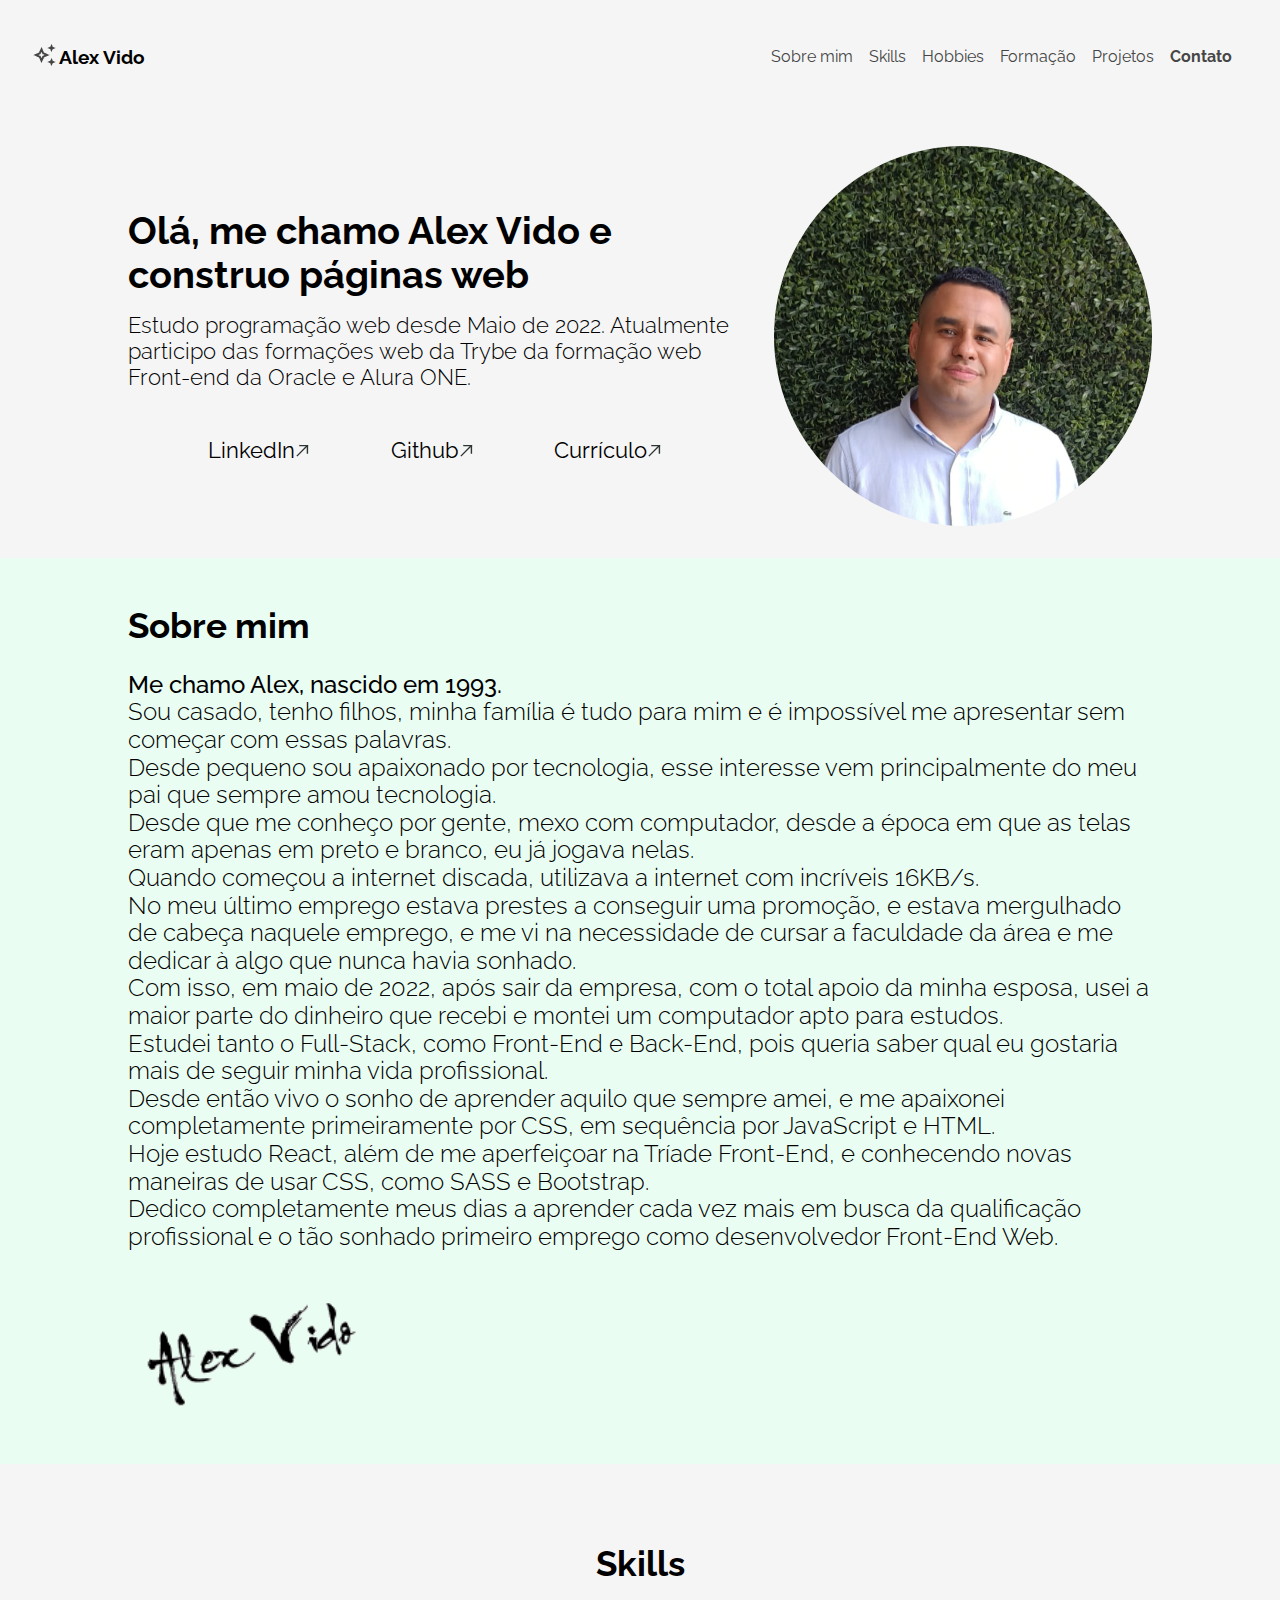
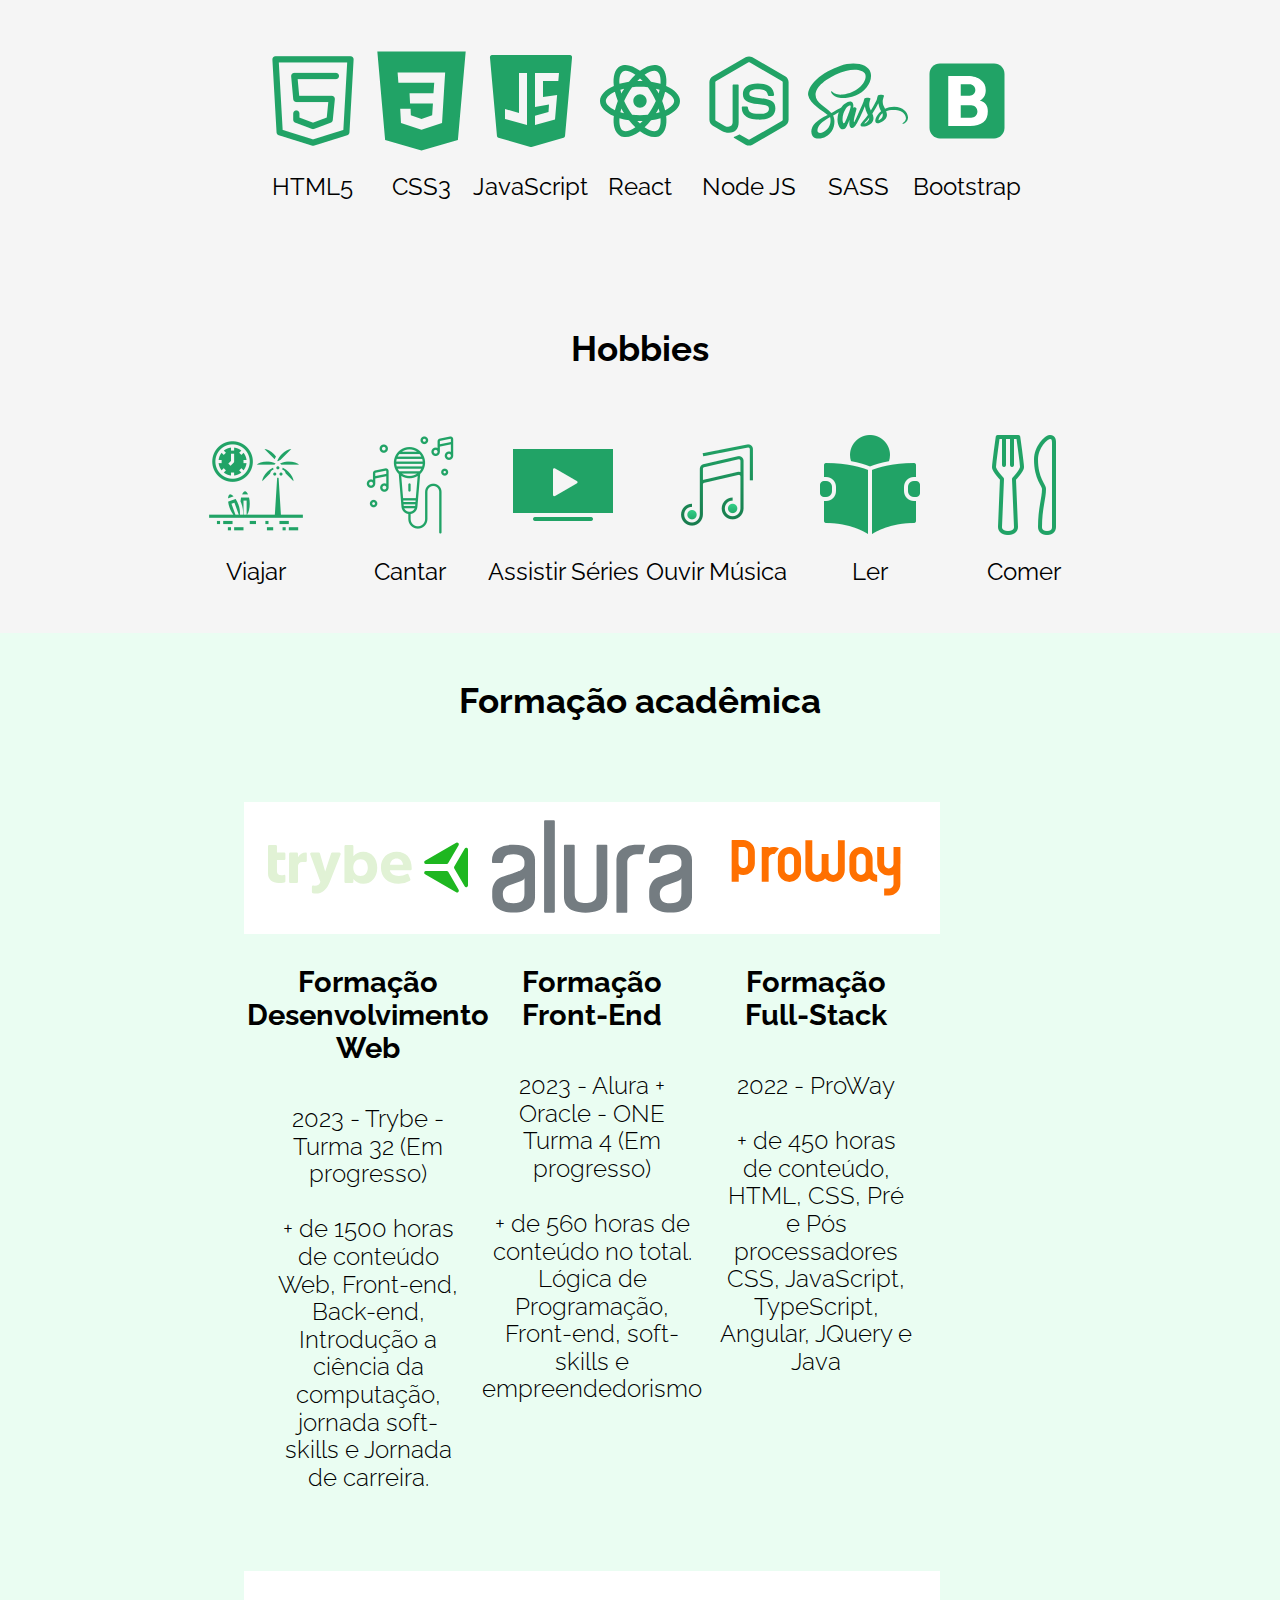
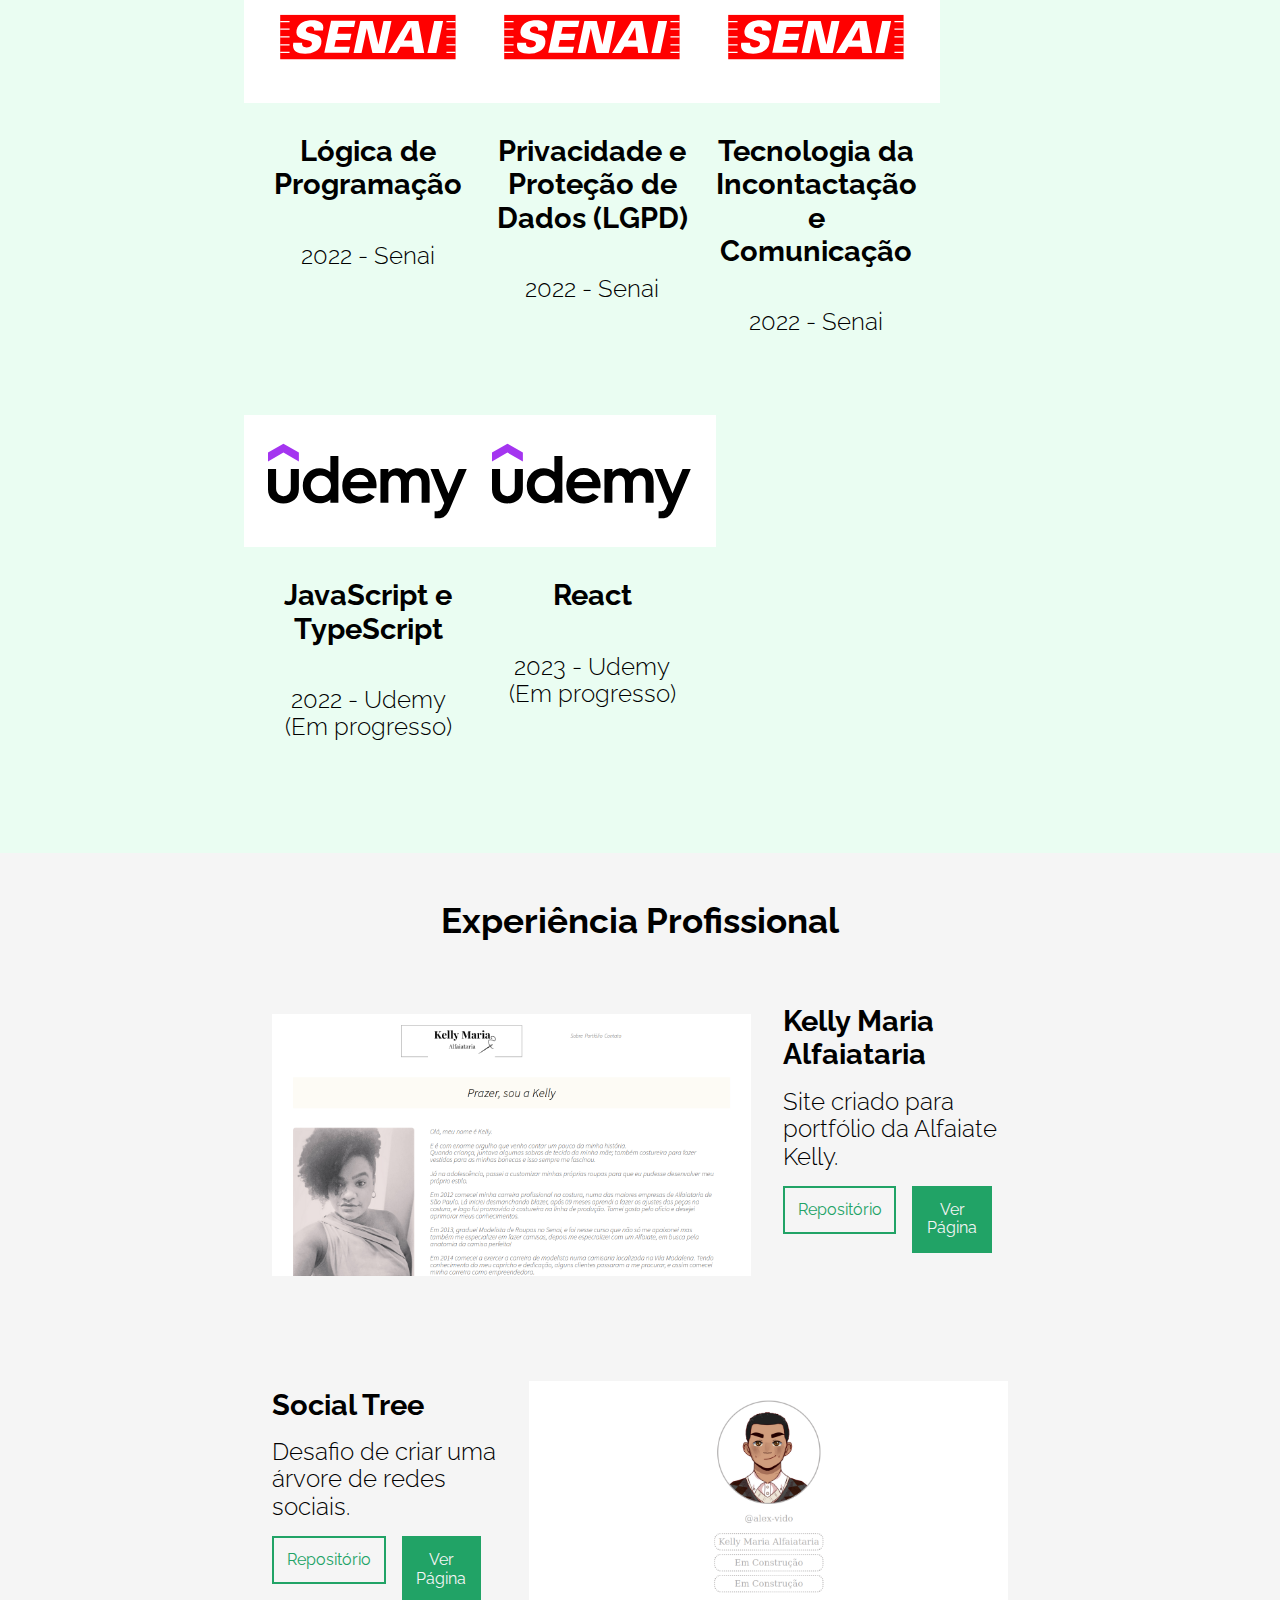
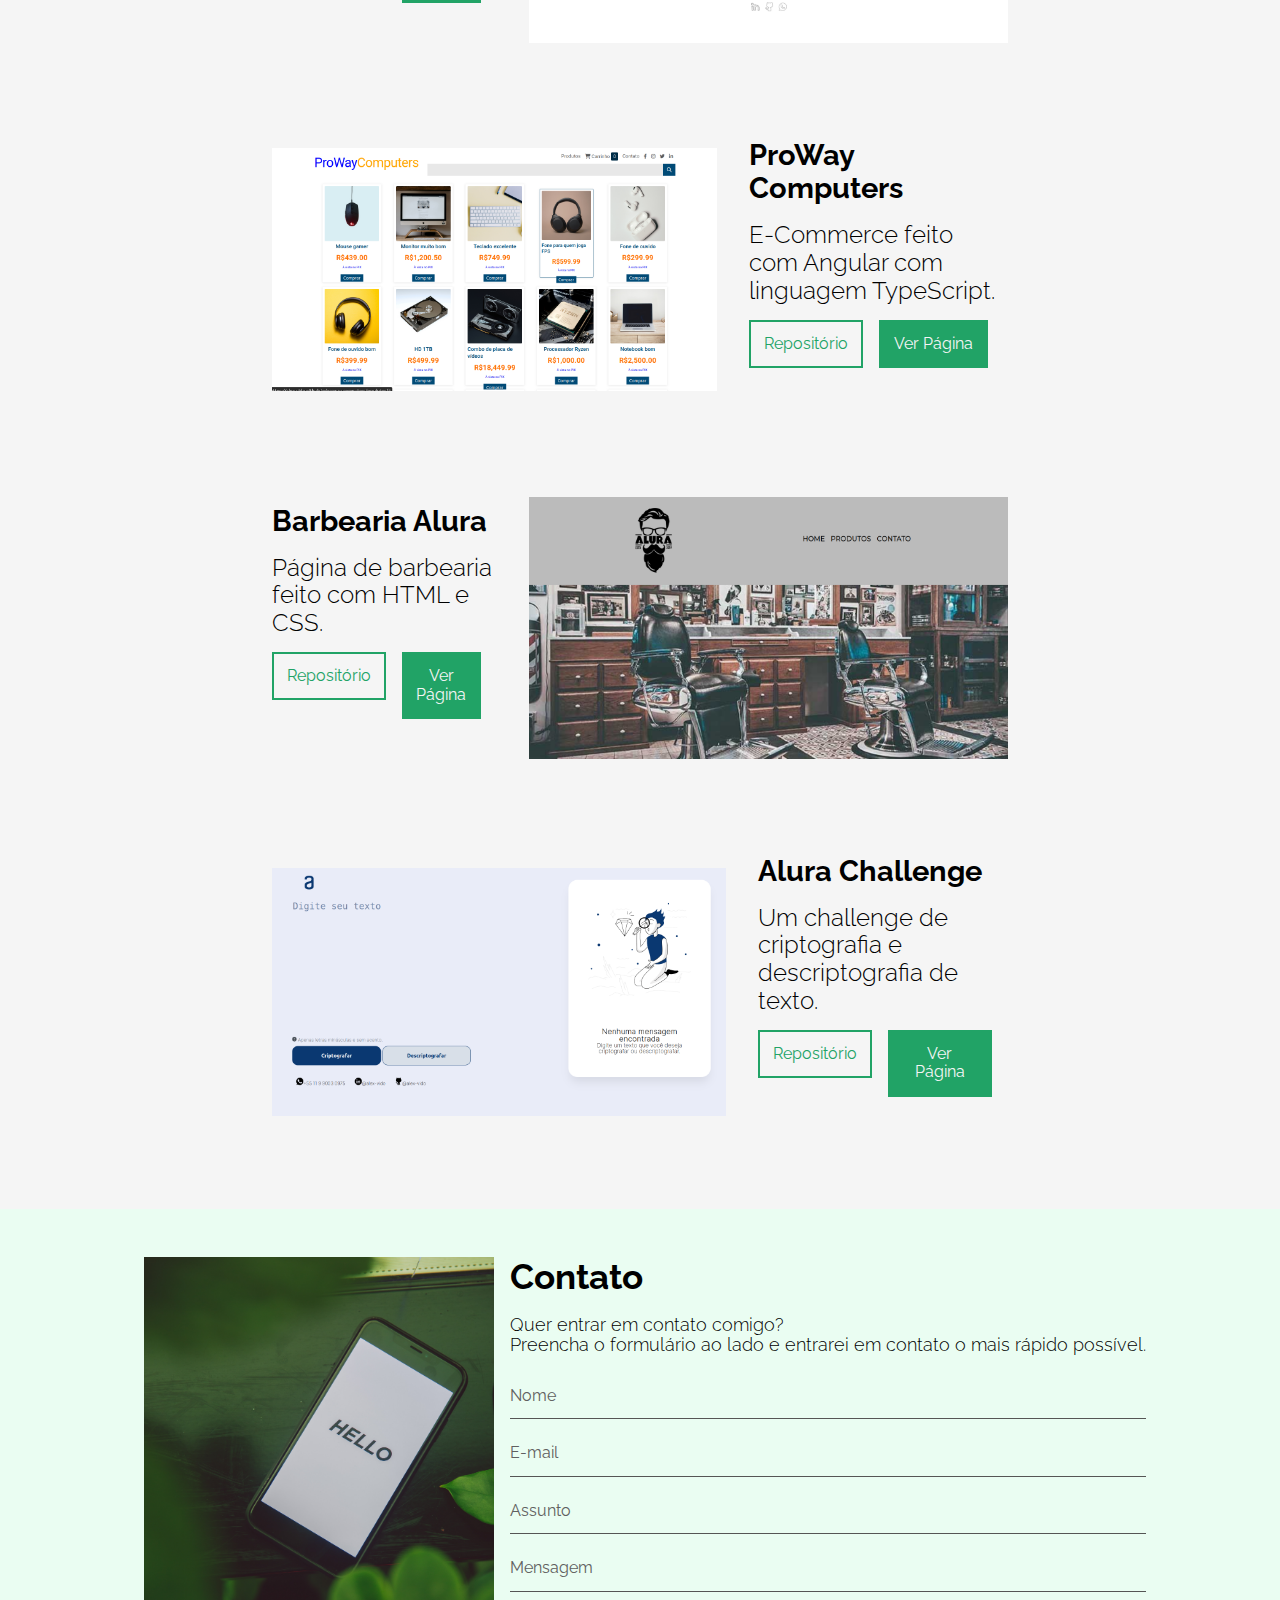
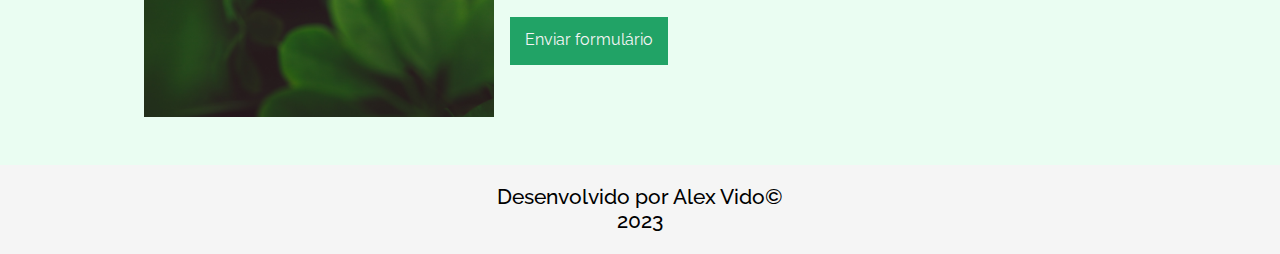
==== index.html @ e9173d52 "Added noreferrer noopener" ====
<!DOCTYPE html>
<html lang="pt-BR">
<head>
    <!-- Meta and title -->
    <meta charset="UTF-8">
    <meta http-equiv="X-UA-Compatible" content="IE=edge">
    <meta name="viewport" content="width=device-width, initial-scale=1.0">
    <title>Alex Vido | Portfólio</title>

    <!-- Google Fonts -->
    <link rel="preconnect" href="https://fonts.googleapis.com">
    <link rel="preconnect" href="https://fonts.gstatic.com" crossorigin>
    <link href="https://fonts.googleapis.com/css2?family=Raleway:ital,wght@0,100;0,300;0,500;0,600;0,700;1,300&display=swap" rel="stylesheet">

    <!-- Icons -->
    <!-- <a href="https://www.flaticon.com/br/icones-gratis/seta-para-cima-direita" title="seta para cima direita ícones">Seta para cima direita ícones criados por Freepik - Flaticon</a> -->
    <!-- <a target="_blank" href="https://icons8.com/icon/106036/logotipo-javascript">Logotipo JavaScript</a> icon by <a target="_blank" href="https://icons8.com">Icons8</a> -->
    <link rel="shortcut icon" href="./assets/img/icons/favicon.ico" type="image/x-icon">
    <link rel="apple-touch-icon" sizes="180x180" href="./assets/img/icons/apple-touch-icon.png">
    <link rel="icon" type="image/png" sizes="32x32" href="./assets/img/icons/favicon-32x32.png">
    <link rel="icon" type="image/png" sizes="16x16" href="./assets/img/icons/favicon-16x16.png">
    <link rel="manifest" href="./assets/img/icons/site.webmanifest">

    <!-- CSS -->
    <link rel="stylesheet" href="./assets/css/normalize.css">
    <link rel="stylesheet" href="./assets/css/reset.css">
    <link rel="stylesheet" href="./assets/css/style.css">
    <link rel="stylesheet" href="./assets/css/header.css">
    <link rel="stylesheet" href="./assets/css/main.css">
    <link rel="stylesheet" href="./assets/css/about.css">
    <link rel="stylesheet" href="./assets/css/skills.css">
    <link rel="stylesheet" href="./assets/css/hobbies.css">
    <link rel="stylesheet" href="./assets/css/education.css">
    <link rel="stylesheet" href="./assets/css/experience.css">
    <link rel="stylesheet" href="./assets/css/button.css">
    <link rel="stylesheet" href="./assets/css/contact.css">
    <link rel="stylesheet" href="./assets/css/footer.css">

</head>
<body>
    <header class="header">
        <nav class="header__nav">
            <h2 class="header__logo">Alex Vido</h2>
            <ul class="header__ul">
                <li class="header__item"><a href="#about" class="header__link">Sobre mim</a></li>
                <li class="header__item"><a href="#skills" class="header__link">Skills</a></li>
                <li class="header__item"><a href="#hobbies" class="header__link">Hobbies</a></li>
                <li class="header__item"><a href="#education" class="header__link">Formação</a></li>
                <li class="header__item"><a href="#experience" class="header__link">Projetos</a></li>
                <li class="header__item header__item--active"><a href="#contact" class="header__link header__link--active">Contato</a></li>
            </ul>
        </nav>
    </header>
    <main class="main" id="main">
        <div class="main__img"></div>
        <div class="main__container">
            <h1 class="title main__title">Olá, me chamo Alex Vido e construo páginas web</h1>
            <h2 class="description main__description">Estudo programação web desde Maio de 2022. Atualmente participo das formações web da Trybe da formação web Front-end da Oracle e Alura ONE.</h2>
            <nav class="main__nav">
                <ul class="main__ul">
                    <li class="main__item"><a href="https://www.linkedin.com/in/alex-vido/" class="main__link" target="_blank" rel="noreferrer noopener">LinkedIn</a></li>
                    <li class="main__item"><a  href="https://github.com/alex-vido/" class="main__link" target="_blank" rel="noreferrer noopener">Github</a></li>
                    <li class="main__item"><a  href="https://drive.google.com/file/d/1ImylP2IdtMFeLlRan6ZRa4jPd0X-j1eK/view" class="main__link" target="_blank" rel="noreferrer noopener">Currículo</a></li>
                </ul>
            </nav>
        </div>
    </main>
    <section class="about" id="about">
        <h2 class="title">Sobre mim</h2>
        <p class="description"><b class="bold">Me chamo Alex, nascido em 1993.</b><br> Sou casado, tenho filhos, minha família é tudo para mim e é impossível me apresentar sem começar com essas palavras.<br>Desde pequeno sou apaixonado por tecnologia, esse interesse vem principalmente do meu pai que sempre amou tecnologia.<br> Desde que me conheço por gente, mexo com computador, desde a época em que as telas eram apenas em preto e branco, eu já jogava nelas.<br> Quando começou a internet discada, utilizava a internet com incríveis 16KB/s.<br> No meu último emprego estava prestes a conseguir uma promoção, e estava mergulhado de cabeça naquele emprego, e me vi na necessidade de cursar a faculdade da área e me dedicar à algo que nunca havia sonhado.<br> Com isso, em maio de 2022, após sair da empresa, com o total apoio da minha esposa, usei a maior parte do dinheiro que recebi e montei um computador apto para estudos.<br> Estudei tanto o Full-Stack, como Front-End e Back-End, pois queria saber qual eu gostaria mais de seguir minha vida profissional.<br>  Desde então vivo o sonho de aprender aquilo que sempre amei, e me apaixonei completamente primeiramente por CSS, em sequência por JavaScript e HTML.<br> Hoje estudo React, além de me aperfeiçoar na Tríade Front-End, e conhecendo novas maneiras de usar CSS, como SASS e Bootstrap.<br> Dedico completamente meus dias a aprender cada vez mais em busca da qualificação profissional e o tão sonhado primeiro emprego como desenvolvedor Front-End Web.</p>
        <div class="about__signature"></div>
    </section>
    <section class="skills" id="skills">
        <div class="container">
            <h3 class="title">Skills</h3>
            <ul class="skills__ul">
                <li class="skills__item"><a href="https://www.w3schools.com/html/" class="skills__link__img skills__link__img--html" target="_blank">HTML5</a></li>
                <li class="skills__item"><a href="https://developer.mozilla.org/en-US/docs/Web/CSS" class="skills__link__img skills__link__img--css" target="_blank">CSS3</a></li>
                <li class="skills__item"><a href="https://www.javascript.com/" class="skills__link__img skills__link__img--js" target="_blank">JavaScript</a></li>
                <li class="skills__item"><a href="https://reactjs.org/" class="skills__link__img skills__link__img--react" target="_blank">React</a></li>
                <li class="skills__item"><a href="https://nodejs.org/en/" class="skills__link__img skills__link__img--node" target="_blank">Node JS</a></li>
                <li class="skills__item"><a href="https://sass-lang.com/" class="skills__link__img skills__link__img--sass" target="_blank">SASS</a></li>
                <li class="skills__item"><a href="https://getbootstrap.com/" class="skills__link__img skills__link__img--bootstrap" target="_blank">Bootstrap</a></li>
            </ul>
        </div>
    </section>
    <section class="hobbies" id="hobbies">
            <h3 class="title">Hobbies</h3>
            <ul class="hobbies__ul">
                <li class="hobbies__item hobbies__item__img hobbies__item__img--travel">Viajar</li>
                <li class="hobbies__item hobbies__item__img hobbies__item__img--sing">Cantar</li>
                <li class="hobbies__item hobbies__item__img hobbies__item__img--series">Assistir Séries</li>
                <li class="hobbies__item hobbies__item__img hobbies__item__img--music">Ouvir Música</li>
                <li class="hobbies__item hobbies__item__img hobbies__item__img--read">Ler</li>
                <li class="hobbies__item hobbies__item__img hobbies__item__img--eat">Comer</li>                
            </ul>
    </section>
    <section class="education" id="education">
        <h3 class="title">Formação acadêmica</h3>
        <div class="container">
            <div class="education__container">
                <div class="education__img education__img--trybe"></div>
                <h4 class="subtitle">Formação Desenvolvimento Web</h4>
                <p class="description">2023 - Trybe - Turma 32 (Em progresso)<br><br>+ de 1500 horas de conteúdo Web, Front-end, Back-end, Introdução a ciência da computação, jornada soft-skills e Jornada de carreira.</p>
            </div>

            <div class="education__container">
                <div class="education__img education__img--alura"></div>
                <h4 class="subtitle">Formação Front-End</h4>
                <p class="description">2023 - Alura + Oracle - ONE Turma 4 (Em progresso)<br><br>+ de 560 horas de conteúdo no total. Lógica de Programação, Front-end, soft-skills e empreendedorismo</p>
            </div>

            <div class="education__container">
                <div class="education__img education__img--proway"></div>
                <h4 class="subtitle">Formação Full-Stack </h4>
                <p class="description">2022 - ProWay <br><br>+ de 450 horas de conteúdo, HTML, CSS, Pré e Pós processadores CSS, JavaScript, TypeScript, Angular, JQuery e Java</p>
            </div>

            <div class="education__container">
                <div class="education__img education__img--senai"></div>
                <h4 class="subtitle">Lógica de Programação</h4>
                <p class="description">2022 - Senai</p>
            </div>
            
            <div class="education__container">
                <div class="education__img education__img--senai"></div>
                <h4 class="subtitle">Privacidade e Proteção de Dados (LGPD)</h4>
                <p class="description">2022 - Senai</p>
            </div>

            <div class="education__container">
                <div class="education__img education__img--senai"></div>
                <h4 class="subtitle">Tecnologia da Incontactação e Comunicação</h4>
                <p class="description">2022 - Senai</p>
            </div>

            <div class="education__container">
                <div class="education__img education__img--udemy"></div>
                <h4 class="subtitle">JavaScript e TypeScript</h4>
                <p class="description">2022 - Udemy (Em progresso)</p>
            </div>

            <div class="education__container">
                <div class="education__img education__img--udemy"></div>
                <h4 class="subtitle">React</h4>
                <p class="description">2023 - Udemy (Em progresso)</p>
            </div>

    </div>
    </section>
    <section class="experience" id="experience">
        <h3 class="title">Experiência Profissional</h3>

        <div class="container">
            <div class="experience__img experience__img--kelly"></div>
            <div class="experience__container">
                <h4 class="subtitle">Kelly Maria Alfaiataria</h4>
                <p class="description">Site criado para portfólio da Alfaiate Kelly.</p>
                <div class="button__container">
                    <a class="experience__link" href="https://github.com/alex-vido/kellymariaalfaiataria" target="_blank" rel="noreferrer noopener"><button class="button button--white">Repositório</button></a>
                    <a  class="experience__link" href="https://kellymariaalfaiataria.com.br/" target="_blank" rel="noreferrer noopener"><button class="button button--green">Ver Página</button></a>  
                </div>
            </div>
        </div>

        <div class="container">
            <div class="experience__img experience__img--socialTree"></div>
            <div class="experience__container">
                <h4 class="subtitle">Social Tree</h4>
                <p class="description">Desafio de criar uma árvore de redes sociais.</p>
                <div class="button__container">
                    <a class="experience__link" href="https://github.com/alex-vido/social-tree" target="_blank" rel="noreferrer noopener" ><button class="button button--white">Repositório</button></a>
                    <a class="experience__link" href="http://alexvido.com.br/" target="_blank" rel="noreferrer noopener" ><button class="button button--green">Ver Página</button></a>
                </div>
            </div>
        </div>


        <div class="container">
            <div class="experience__img experience__img--proWay"></div>
            <div class="experience__container">
                <h4 class="subtitle">ProWay Computers</h4>
                <p class="description">E-Commerce feito com Angular com linguagem TypeScript.</p>
                <div class="button__container">
                    <a class="experience__link" href="https://github.com/alex-vido/proway-computers" target="_blank" rel="noreferrer noopener"><button class="button button--white">Repositório</button></a>
                    <a class="experience__link" href="https://alex-vido.github.io/proway-computers/" target="_blank" rel="noreferrer noopener"><button class="button button--green">Ver Página</button></a>  
                </div>
            </div>
        </div>

        <div class="container">    
            <div class="experience__img experience__img--barbeariaAlura"></div>
            <div class="experience__container">
                <h4 class="subtitle">Barbearia Alura</h4>
                <p class="description">Página de barbearia feito com HTML e CSS.</p>
                <div class="button__container">
                    <a class="experience__link" href="https://github.com/alex-vido/barbeariaalura" target="_blank" rel="noreferrer noopener"><button class="button button--white">Repositório</button></a>
                    <a class="experience__link" href="https://alex-vido.github.io/barbeariaalura/" target="_blank" rel="noreferrer noopener"><button class="button button--green">Ver Página</button></a>
                </div>
            </div>
        </div>

        <div class="container">
            <div class="experience__img experience__img--aluraChallenge"></div>
            <div class="experience__container">
                <h4 class="subtitle">Alura Challenge</h4>
                <p class="description">Um challenge de criptografia e descriptografia de texto.</p>
                <div class="button__container">
                    <a class="experience__link" href="https://github.com/alex-vido/alurachallenge" target="_blank" rel="noreferrer noopener"><button class="button button--white">Repositório</button></a>
                    <a class="experience__link" href="https://alex-vido.github.io/alurachallenge/" target="_blank" rel="noreferrer noopener"><button class="button button--green">Ver Página</button></a>
                </div>
            </div>
        </div>

    </section>
    <section class="contact" id="contact">
        <div class="contact__img"></div>
        <div class="container__external">
            <h3 class="title">Contato</h3>
            <p class="contact__description">Quer entrar em contato comigo?<br>
                Preencha o formulário ao lado e entrarei em contato o mais rápido possível.</p>

                <form target="_blank" action="https://formsubmit.co/alex-vido.dev@outlook.com" method="POST">
                <div class="contact__container">
                    <input class="contact__input" type="text" name="name" id="name" placeholder="nome" required>
                    <label class="contact__label" for="name">Nome</label>
                </div>
                <div class="contact__container">
                    <input class="contact__input" type="email" name="email" id="email" placeholder="email" required>
                    <label class="contact__label" for="email">E-mail</label>
                </div>
                <div class="contact__container">
                    <input class="contact__input" type="text" name="topic" id="topic" placeholder="assunto" required>
                    <label class="contact__label" for="topic">Assunto</label>
                </div>
                <div class="contact__container">
                    <input class="contact__input" type="text" name="message" id="message" placeholder="mensagem" required>
                    <label class="contact__label" for="message">Mensagem</label>
                </div>
                <button type="submit" class="button button--green">Enviar formulário</button>
                <input type="hidden" name="_next" value="https://alex-vido.github.io/portfolio/thanks.html" rel="noreferrer noopener">
                <input type="hidden" name="_subject" value="New submission!">
            </form>
    </div>
    </section>
    <footer class="footer">
        <p class="footer__title">
            Desenvolvido por Alex Vido&copy;
        </p>
        <p class="footer__subtitle">2023</p>
    </footer>
</body>
</html>
---- assets/css/style.css ----
body {
    background-color: #f5f5f5;
    font-family: 'Raleway', sans-serif;
    scroll-behavior:smooth;
}

.title {
    font-size: 1.8rem;
    margin: 1rem 0;
}

.subtitle {
    font-size: 1.3rem;
    margin: 1rem 0;
}

.description {
    font-size: 1.3rem;
    font-weight: 300;
    margin-bottom: 2rem;
}

.bold {
    font-weight: 500;
}

.about, 
.container, 
.education, 
.contact, 
.header, 
.hobbies, 
.main, 
.experience, 
.skills {
    padding: 1rem;
}

.about, 
.education, 
.contact {
    background-color: #eafdf2;
}

.education,
.hobbies, 
.experience, 
.skills {
    text-align: center;
}

@media screen and (min-width: 768px) {
    .about, 
    .container, 
    .education, 
    .contact, 
    .header, 
    .hobbies, 
    .main, 
    .experience, 
    .skills {
        padding: 2rem;
    }
}

@media screen and (min-width: 1200px) {
    .about, 
    .container, 
    .education, 
    .contact, 
    .hobbies, 
    .main, 
    .experience, 
    .skills {
        padding: 2rem 8rem;
    }

    .title {
        font-size: 2.2rem;
        margin: 1rem 0;
    }

    .subtitle {
        font-size: 1.8rem;
    }
    
    .description {
        font-size: 1.5rem;
    }
}
---- assets/css/header.css ----
.header__logo {
    align-items: center;
    display: flex;
    flex-direction: row;
    font-size: 1.2rem;
}

.header__logo::before {
    content: url(../img/icons/auto_awesome_black_24dp\ 1.png);
    align-items: center;
    display: flex;
    height: 1.2rem;
    margin-right: 8px;
    width: 1.2rem;
}

.header__nav {
    display: flex;
    justify-content: space-between;
}

.header__item {
    text-decoration: none;
    display: none;
}

.header__item--active {
    display: flex;
}

.header__link {
    text-decoration: none;
    color: #464646;
}

@media screen and (min-width: 768px) {
    .header__link--active {
        font-weight: 700;
    }
}

@media screen and (min-width: 1200px) {
    .header__ul {
        display: flex;
        flex-direction: row;
    }

    .header__item {
        display: flex;
        margin-right: 1rem;
    }
}
---- assets/css/main.css ----
.main__img {
    background-image:url('../img/profile-photo.jpg');
    border-radius: 100%;
    background-repeat: no-repeat;
    background-size: cover;
    height:230px;
    margin-bottom: 2rem;
    width: 230px;
}

.main__ul { 
    display: flex;
    justify-content: space-evenly;
}

.main__item {
    align-items: center;
    display: flex;
    flex-direction: row;
    font-size: 1.4rem;
    text-decoration: none;
    list-style: none;
}

.main__item::after {
    align-items: center;
    content: url(../img/icons/seta-cima-direita.svg);
}

.main__link {
    text-decoration: none;
    list-style: none;
    color: #000;
}

@media screen and (min-width: 768px) {
    .main {
        display: flex;
        flex-direction: row-reverse;
        justify-content: space-between;
    }

    .main__img {
        height: 250px;
        width: 250px;
        margin-left: 2rem;
    }

    .main__container {
        text-align: left;
        max-width: 60%;
    }
}

@media screen and (min-width: 1200px) {
    .main {
        justify-content: space-between;
    }
    .main__container {
        display: flex;
        flex-direction: column;
        justify-content: center;
    }

    .main__img {
        height: 380px;
        width: 380px;
        margin-bottom: 0;

    }

    .main__title {
        font-size: 2.4rem;
    }

    .main__description {
        font-size: 1.4rem;
    }
}
---- assets/css/about.css ----
.about__signature {
    background-image: url(../img/signature.png);
    background-repeat: no-repeat;
    height: 100px;
    width: 160px;
}

@media screen and (min-width: 1200px) {
    .about__signature {
        background-size: cover;
        height: 150px;
        width: 240px;  
    }
}
---- assets/css/skills.css ----
.skills__ul {
    display: flex;
    flex-wrap: wrap;
    justify-content: center;
}

.skills__item {
    display: flex;
    list-style: none;
    position: relative;
    justify-content: center;
    width: 46%;
}

.skills__link__img {
    align-items: flex-end;
    background-position: center;
    background-repeat: no-repeat;
    color: #000;
    display: flex;
    font-size: 1.5rem;
	height: 200px;
    justify-content: center;
    text-decoration: none;
	width: 150px;
}
    /* Icon Color #21A366 */
.skills__link__img--html {
    background-image: url(../../img/icons/icons8-html5.png);
}

.skills__link__img--css {
    background-image: url(../../img/icons/icons8-css3.svg);
}

.skills__link__img--js {
    background-image: url(../../img/icons/icons8-javascript.svg);
}

.skills__link__img--react {
    background-image: url(../../img/icons/icons8-react.svg);
}

.skills__link__img--node {
    background-image: url(../../img/icons/icons8-node.svg);
}

.skills__link__img--sass {
    background-image: url(../../img/icons/icons8-sass.svg);
}

.skills__link__img--bootstrap {
    background-image: url(../../img/icons/icons8-bootstrap.svg);
}

.skills__link__img {
    align-items: flex-end;
    background-position: center;
    background-repeat: no-repeat;
    color: #000;
    display: flex;
    font-size: 1.5rem;
	height: 200px;
    justify-content: center;
    text-decoration: none;
	width: 150px;
}
    /* Icon Color #21A366 */
.skills__link__img--html {
    background-image: url(../img/icons/icons8-html5.png);
}

.skills__link__img--css {
    background-image: url(../img/icons/icons8-css3.svg);
}

.skills__link__img--js {
    background-image: url(../img/icons/icons8-javascript.svg);
}

.skills__link__img--react {
    background-image: url(../img/icons/icons8-react.svg);
}

.skills__link__img--node {
    background-image: url(../img/icons/icons8-node.svg);
}

.skills__link__img--sass {
    background-image: url(../img/icons/icons8-sass.svg);
}

.skills__link__img--bootstrap {
    background-image: url(../img/icons/icons8-bootstrap.svg);
}

@media screen and (min-width: 768px) {
    .skills__item {
        width: 30%;
    }

    .skills__ul {
        align-items: center;
        justify-content: center;
    }
}

@media screen and (min-width: 1200px) {
    .skills__item {
        width: 14.2%;
    }

}
---- assets/css/hobbies.css ----
.hobbies__ul {
    display: flex;
    flex-wrap: wrap;
    justify-content: center;
}

.hobbies__item {
    list-style: none;
    text-align: center;
    position: relative;
    width: 46%;
}

.hobbies__item__img {
    align-items: flex-end;
    background-position: center;
    background-repeat: no-repeat;
    display: flex;
    font-size: 1.5rem;
	height: 200px;
    justify-content: center;
    text-decoration: none;
	width: 150px;
}

    /* Icon Color #21A366 */

.hobbies__item__img--travel {
    background-image: url(../img/icons/icons8-travel.png);
}

.hobbies__item__img--sing {
    background-image: url(../img/icons/icons8-sing.png);
}

.hobbies__item__img--series {
    background-image: url(../img/icons/icons8-series.png);
}

.hobbies__item__img--music {
    background-image: url(../img/icons/icons8-music.png);
}

.hobbies__item__img--read {
    background-image: url(../img/icons/icons8-read.png);

}

.hobbies__item__img--eat {
    background-image: url(../img/icons/icons8-eat.png);
}

@media screen and (min-width: 768px) {
    .hobbies__item {
        width: 30%;
    }
}

@media screen and (min-width: 1200px) {
    .hobbies__item {
        width: 15%;
    }
}
---- assets/css/education.css ----
.education {
    flex-direction: column;
    display: flex;
}

.education__img {
    background-color: #fff;
    background-position: center;
    background-repeat: no-repeat;
    color: #000;
    margin: 1rem 0;
    padding: 2rem;
}

.education__container {
    display: flex;
    flex-direction: column;
}

.education__img--alura {
    content: url(../img/logos/logo-alura.svg);
}

.education__img--proway {
    content: url(../img/logos/logo-proway.svg);
}

.education__img--senai {
    content: url(../img/logos/logo-senai.svg);
}

.education__img--trybe {
    content: url(../img/logos/logo-trybe.svg);
}

.education__img--udemy {
    content: url(../img/logos/logo-udemy.svg);
}

@media screen and (min-width: 768px) {
    .education {
        flex-direction: row;
        flex-wrap: wrap;
        justify-content: space-around;
    }

    .education .title {
        width: 100vh;
    }

    .education .container {
        display: flex;
        flex-wrap: wrap;
        justify-content: space-around;

    }
    .education__container {
        align-items: center;
        justify-content: start;
        margin: 1rem;
        width: 25%;
    }
}

@media screen and (min-width: 1200px) {

    .education .container {
        justify-content: start;  
    }

    .education__container {
        padding: 0;
        margin: 1rem;
        width: 25%;
    }

    .education .title {
        margin: 1rem;
    }

    .education__img {
        height: 100px;
        width: 200px;
        padding: 1rem 1.5rem;
    }
    
}
---- assets/css/experience.css ----
.experience__link {
    font-weight: 500;
    text-decoration: none;
}

.experience__img {
    background-size: contain;
    background-position: center;
    background-repeat: no-repeat;
    height: 70px;
    margin: 1rem;
    padding: 3rem;
}
.experience__img--kelly {
    background-image: url(../img/kelly.png);
}

.experience__img--socialTree {
    background-image: url(../img/socialTree.png);
}

.experience__img--proWay {
    background-image: url(../img/proWay.png);
}

.experience__img--barbeariaAlura {
    background-image: url(../img/barbeariaAlura.png);
}

.experience__img--aluraChallenge {
    background-image: url(../img/aluraChallenge.png);
}

@media screen and (min-width: 768px) {
    .experience__img {
        padding: 10rem;
    }

    .experience .subtitle,
    .experience .description,
    .button__container {
        display: flex;
        justify-content: start;
        margin: 1rem;
    }
}

@media screen and (min-width: 1200px) {

    .experience .container {
        display: flex;
        justify-content: space-between;
        align-items: center;
    }

    .experience .container:nth-child(odd) {
        flex-direction: row-reverse;
    }

    .experience__img {
        padding-right: 2rem;
        padding-bottom: 2rem;
        width: 600px;
    }

    .experience .subtitle,
    .experience .description {
        text-align: left;
    }
}
---- assets/css/button.css ----
.button {
    border-color: #21A366;
    border-style: solid ;
    border-width: 2px;
    border-radius: 0px;
    cursor: pointer;
    padding: 0.8rem;
    margin-right: 1rem;
    margin-bottom: 2rem;
}

.button:disabled {
    cursor: not-allowed;
}

.button--white {
    background-color: #f5f5f5;
    color: #21A366;
}

.button--green {
    background-color: #21A366;
    color: #F5F5F5;
}
---- assets/css/contact.css ----
.contact__container {
	position:relative;
	margin-bottom:25px;
}
.contact__label {
	position:absolute;
	top:0px;
	left:0px;
	font-size:16px;
	color:#606060;	
    cursor:none;
	transition: all 0.5s ease-in-out;
}

.contact__description {
    font-size: 1.1rem;
    font-weight: 300;
    margin-bottom: 2rem;
}

.contact__input { 
  border:0;
  border-bottom:1px solid #555;  
  background:transparent;
  width:100%;
  padding:8px 0 5px 0;
  font-size:16px;
  color:#808080;
}

.contact__input::placeholder {
	visibility: hidden;
    color: #00000000;
}

.contact__input:focus { 
 border:none;	
 outline:none;
 border-bottom:1px solid #21A366;	
}

.contact__input:not(:placeholder-shown) + .contact__label, .contact__input:focus + .contact__label {
	top:-12px;
	font-size:12px;	
}

.success {
	color: #21A366;
	font-size: 1.8rem;
	text-align: center;
    margin: 1rem 0;
}

.error {
	color: tomato;
	font-size: 1.8rem;
	text-align: center;
    margin: 1rem 0;
}

@media screen and (min-width: 1200px) {
	.contact {
		display: flex;
	}
	
	.contact__img {
		background-image: url(../img/contact.jpg);

		background-size: cover;
		height: 460px;
		margin: 1rem;
		width: 350px;
				
	}
}
---- assets/css/footer.css ----
.footer {
    margin: 1.2rem;
}

.footer__title {
    font-size: 1.3rem;
    font-weight: 500;
    text-align: center;
    margin-bottom: 0;
}

.footer__subtitle {
    margin-top: 0;
    font-size: 1.3rem;
    font-weight: 500;
    text-align: center;
}
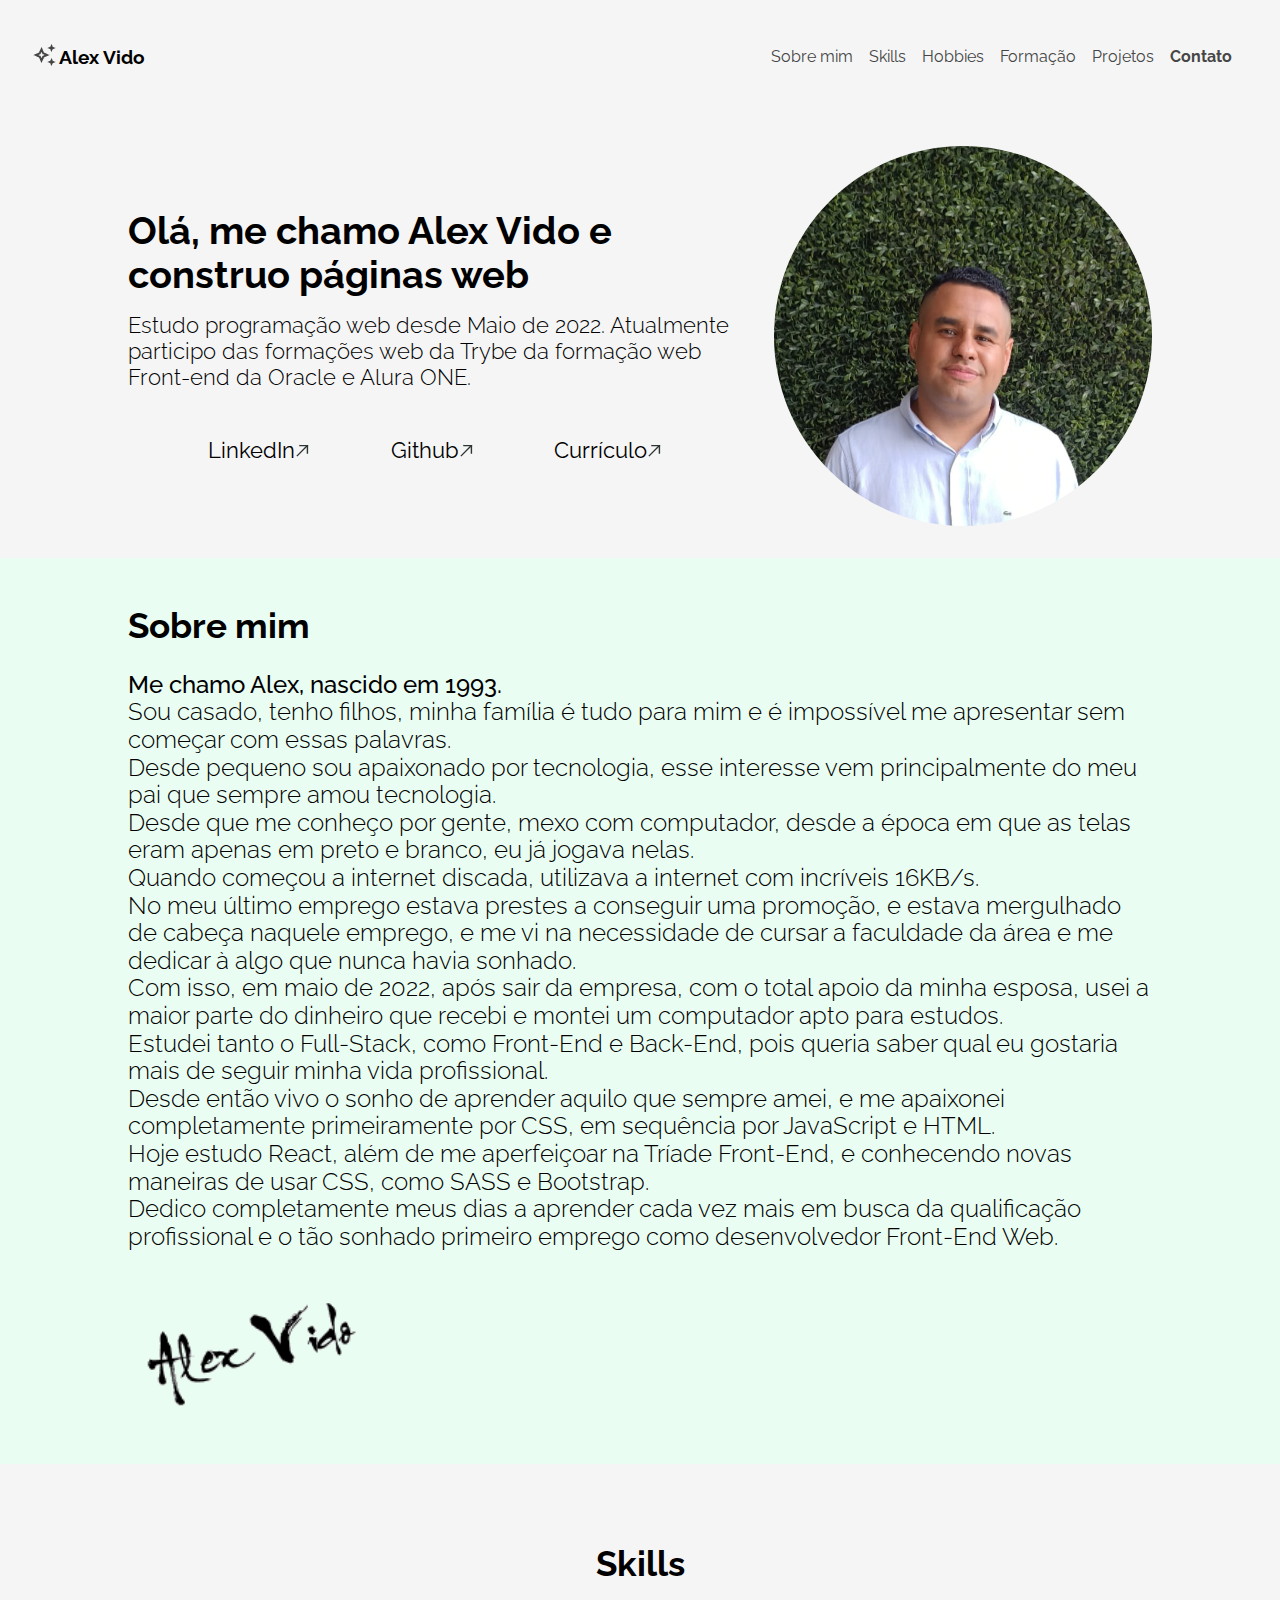
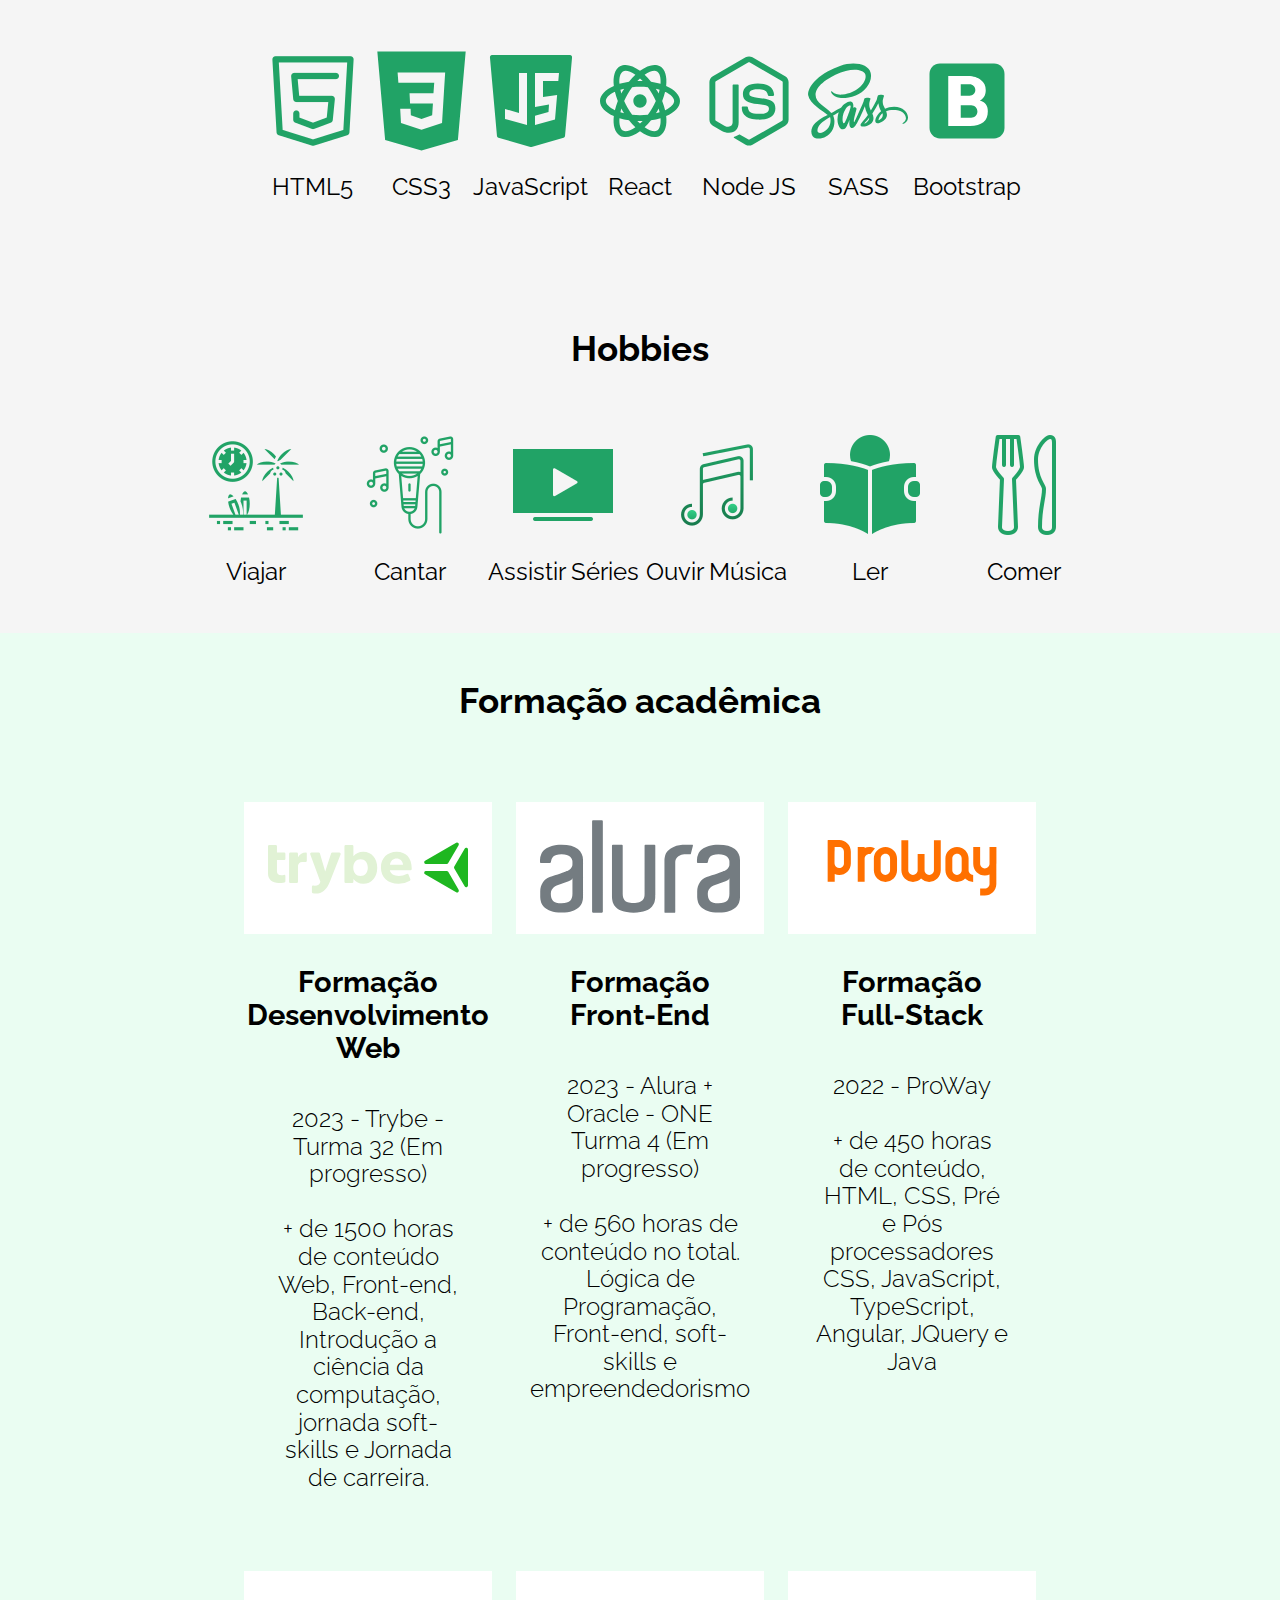
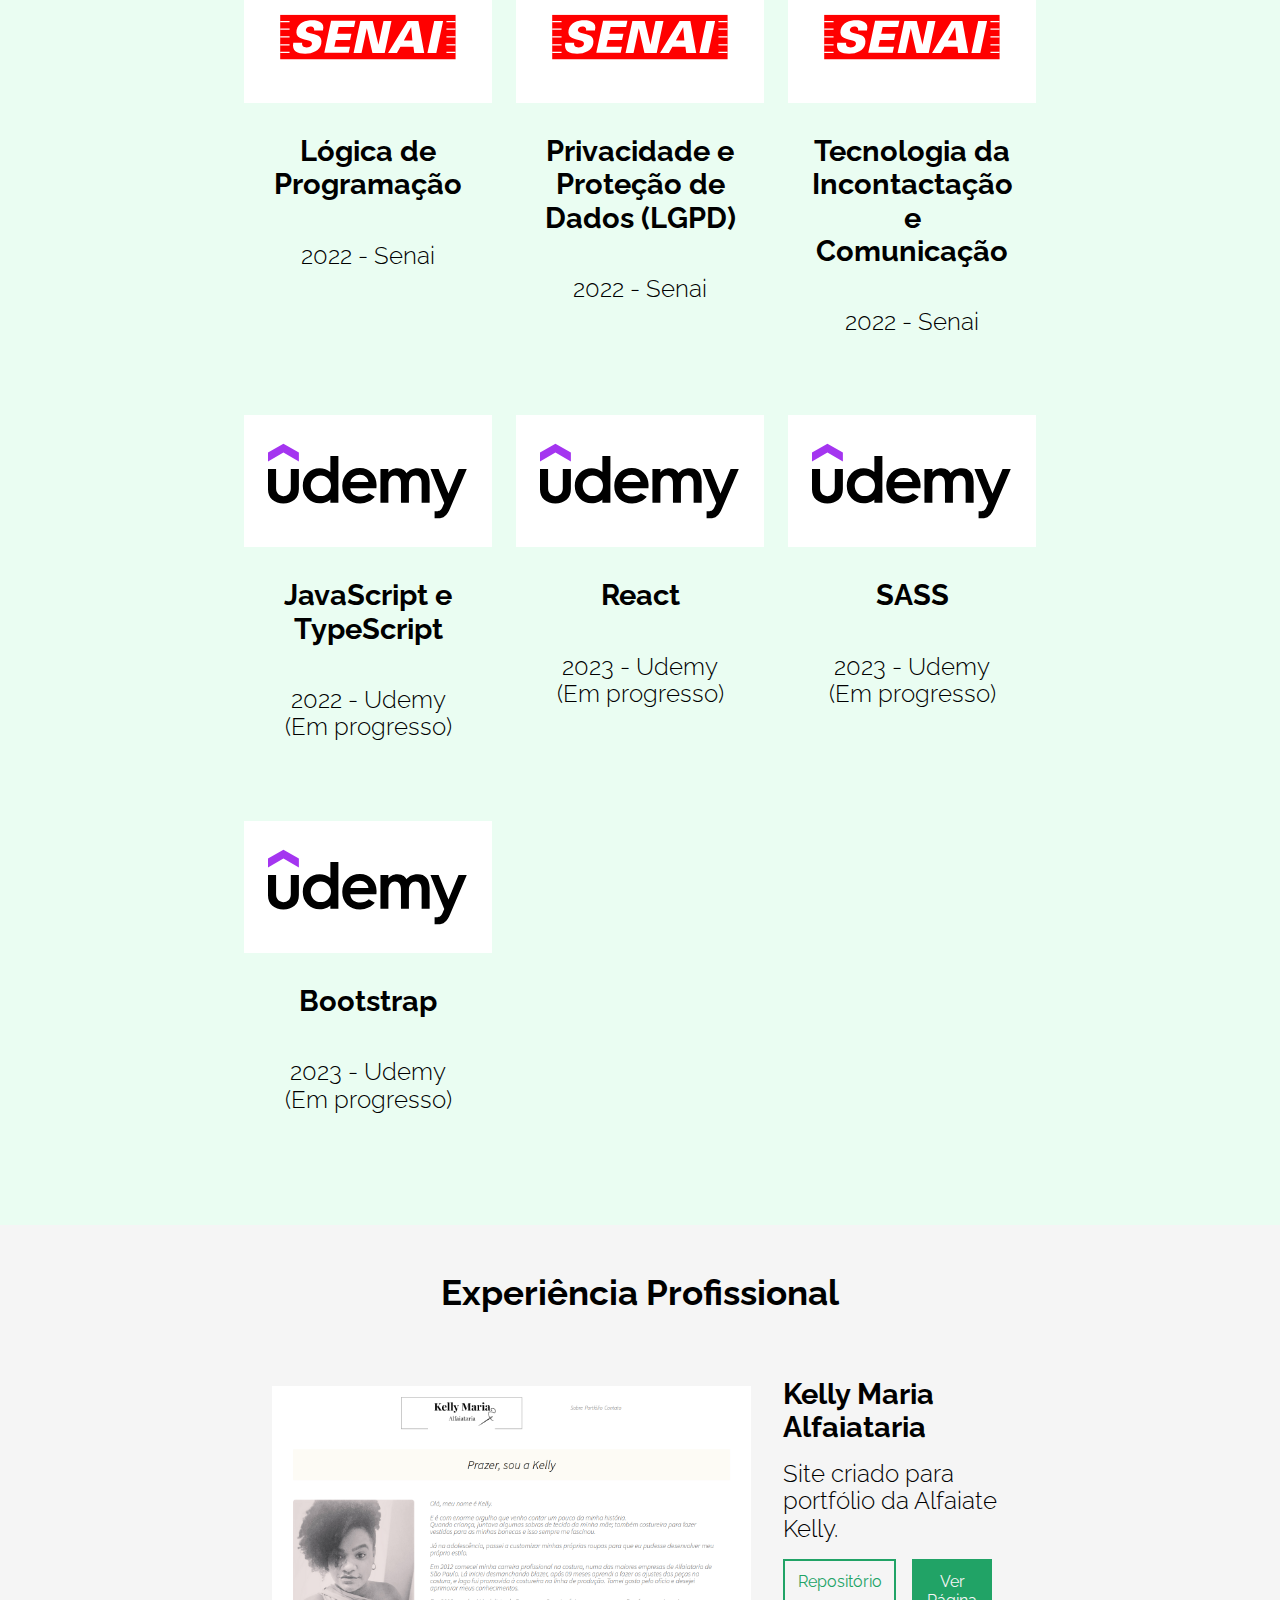
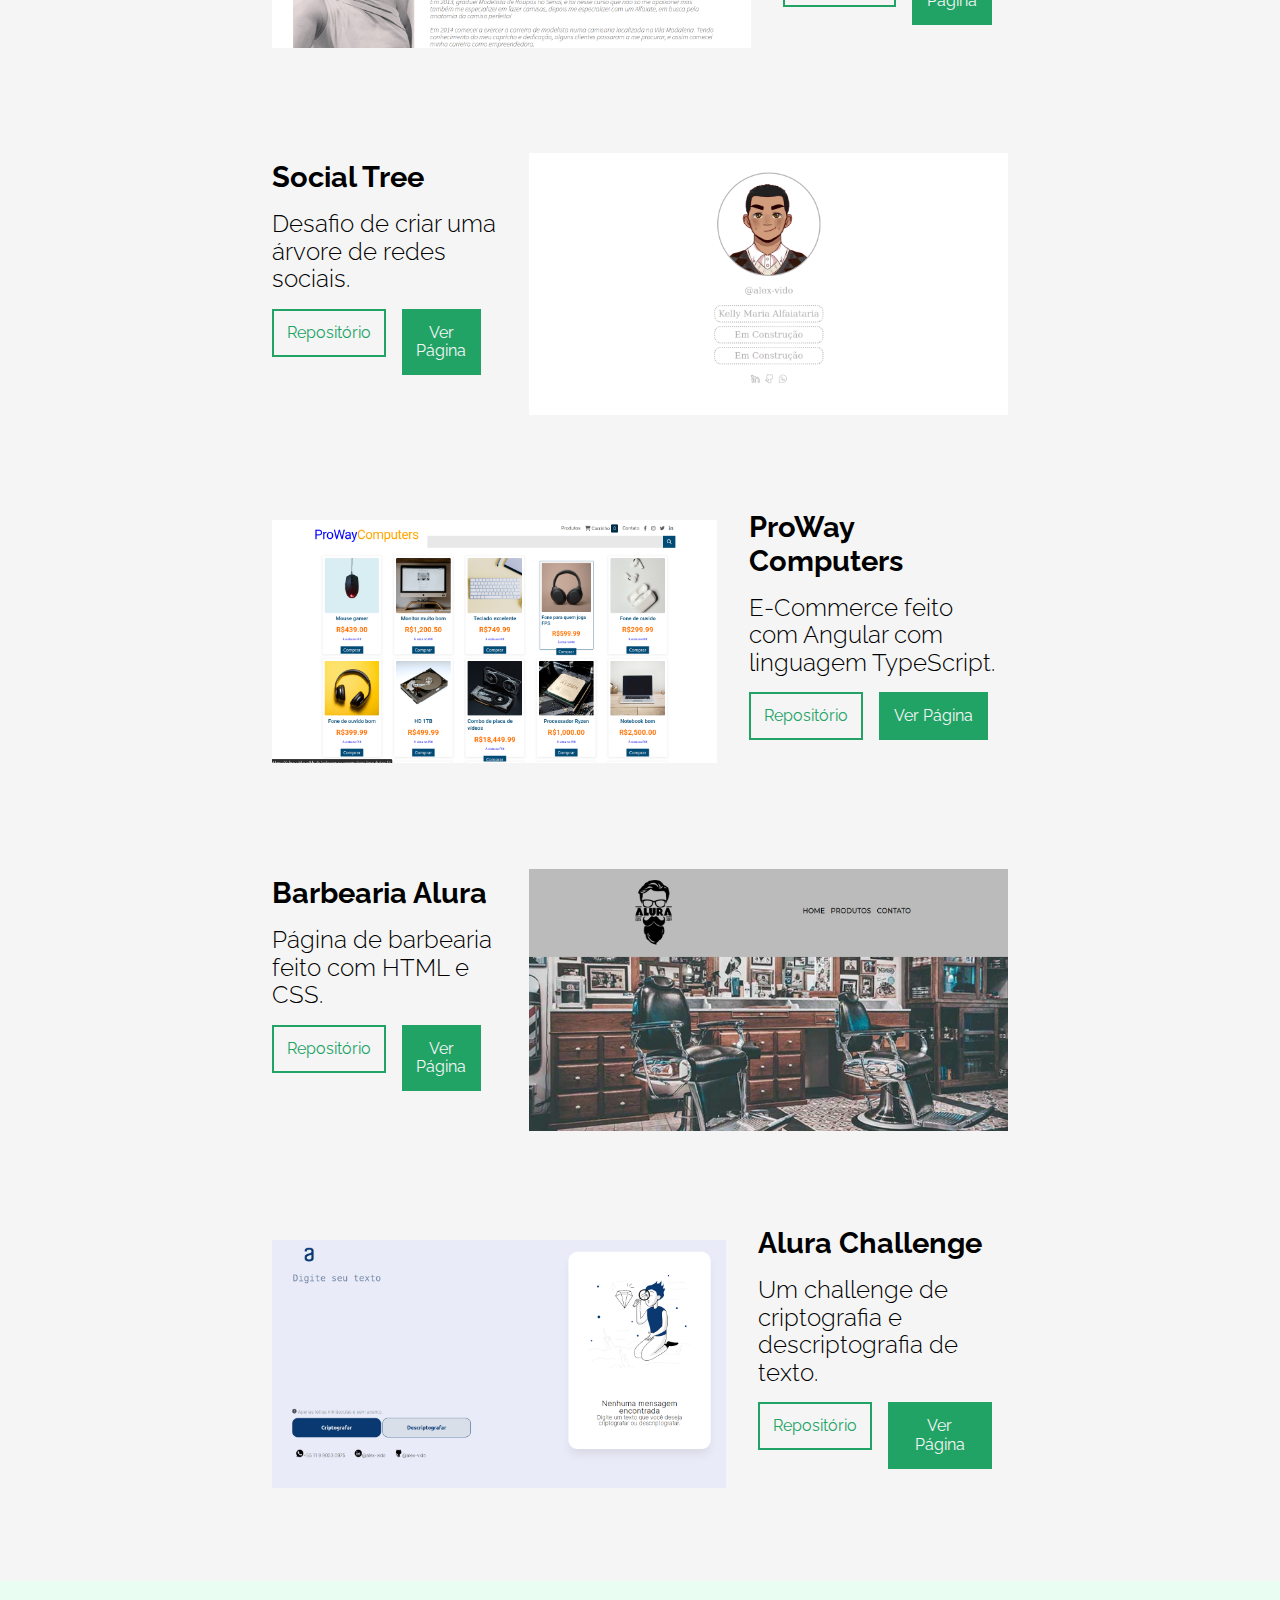
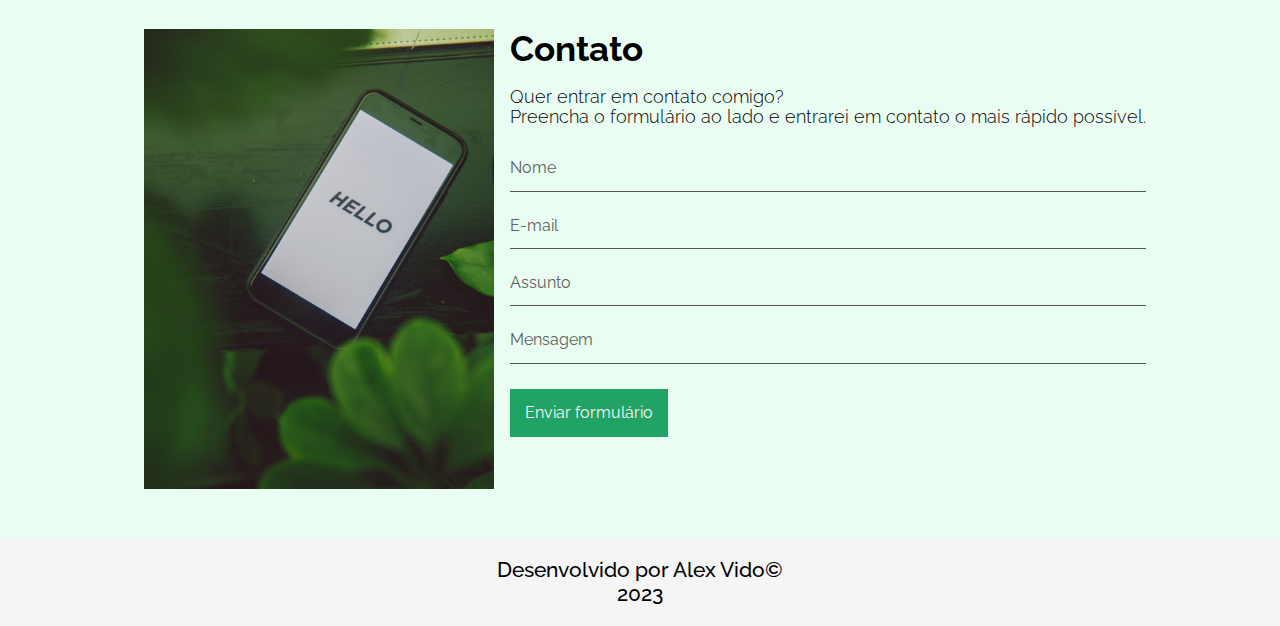
==== commit db654547: "Corrected .education ctn added SASS and Bootstrap" ====
--- a/index.html
+++ b/index.html
@@ -146,6 +146,18 @@
                 <p class="description">2023 - Udemy (Em progresso)</p>
             </div>
 
+            <div class="education__container">
+                <div class="education__img education__img--udemy"></div>
+                <h4 class="subtitle">SASS</h4>
+                <p class="description">2023 - Udemy (Em progresso)</p>
+            </div>
+
+            <div class="education__container">
+                <div class="education__img education__img--udemy"></div>
+                <h4 class="subtitle">Bootstrap</h4>
+                <p class="description">2023 - Udemy (Em progresso)</p>
+            </div>
+
     </div>
     </section>
     <section class="experience" id="experience">
--- a/assets/css/education.css
+++ b/assets/css/education.css
@@ -65,7 +65,7 @@
 @media screen and (min-width: 1200px) {
 
     .education .container {
-        justify-content: start;  
+        justify-content: space-between;  
     }
 
     .education__container {
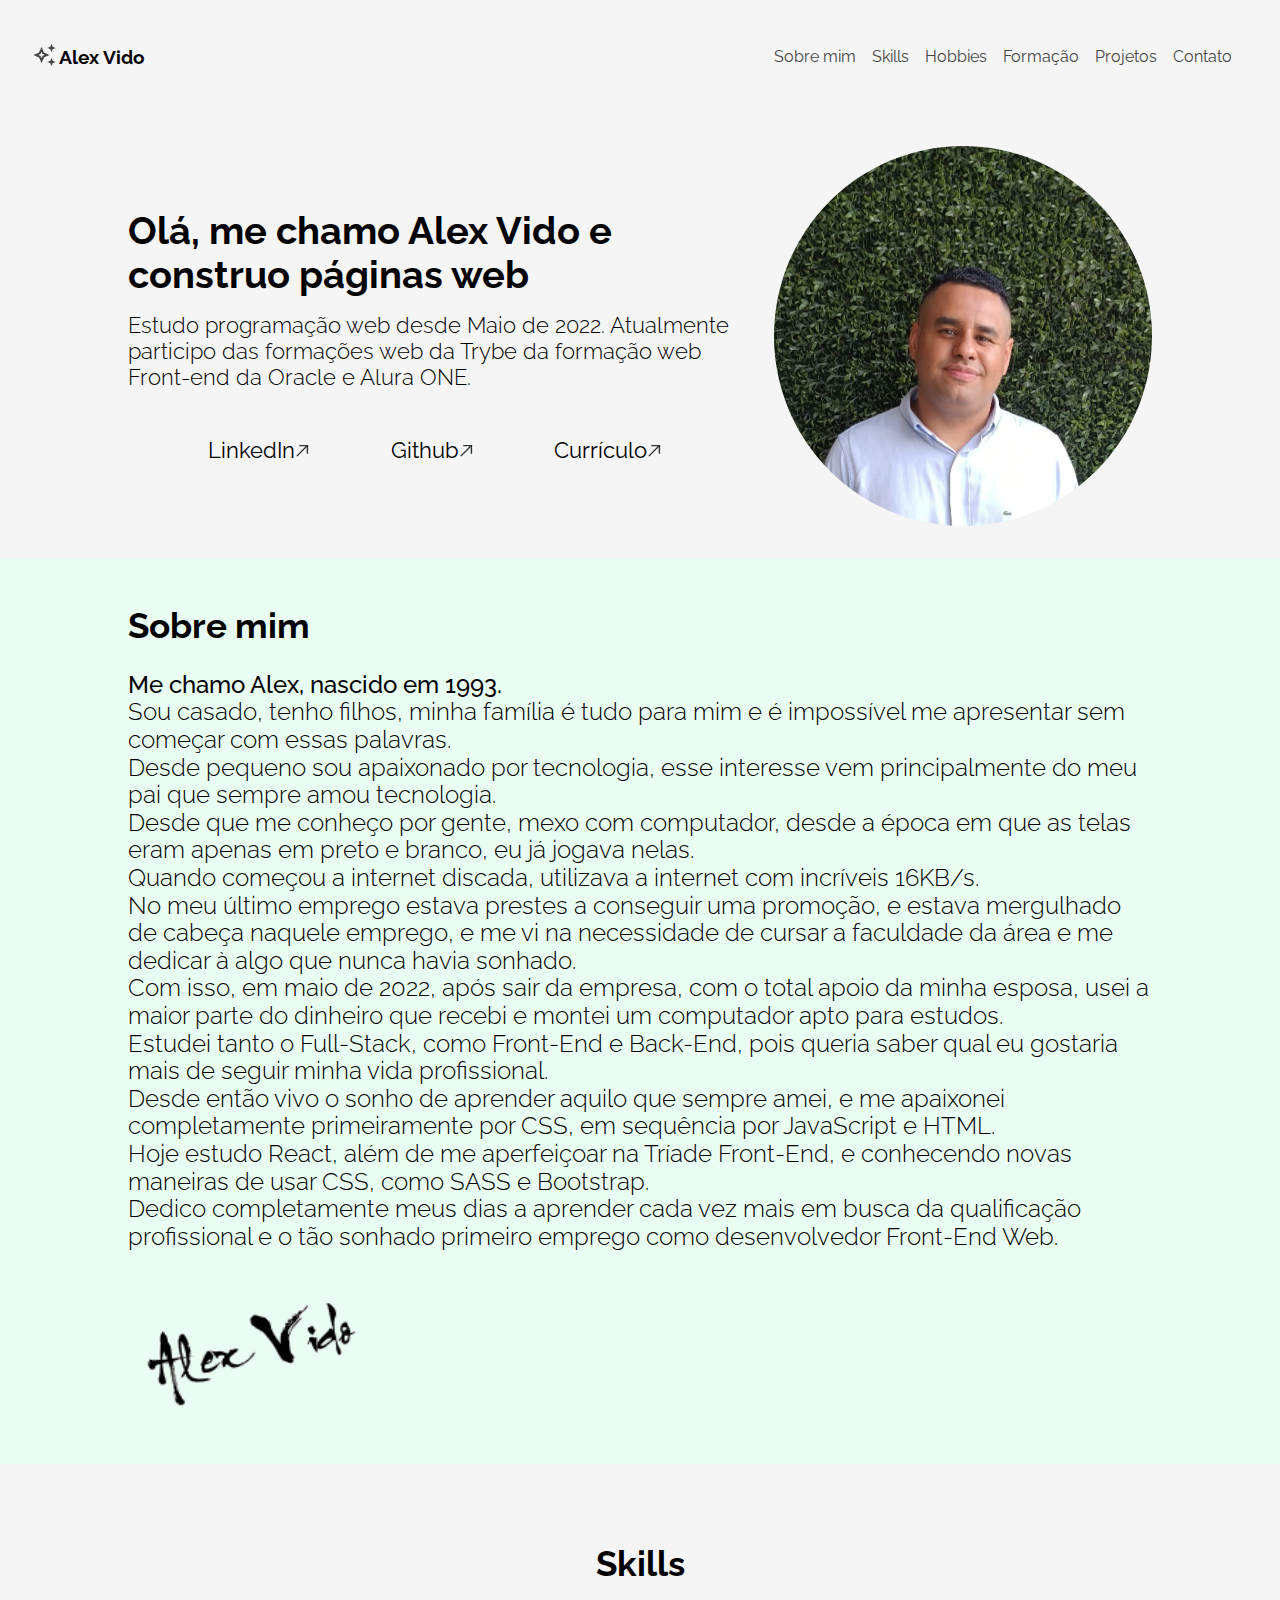
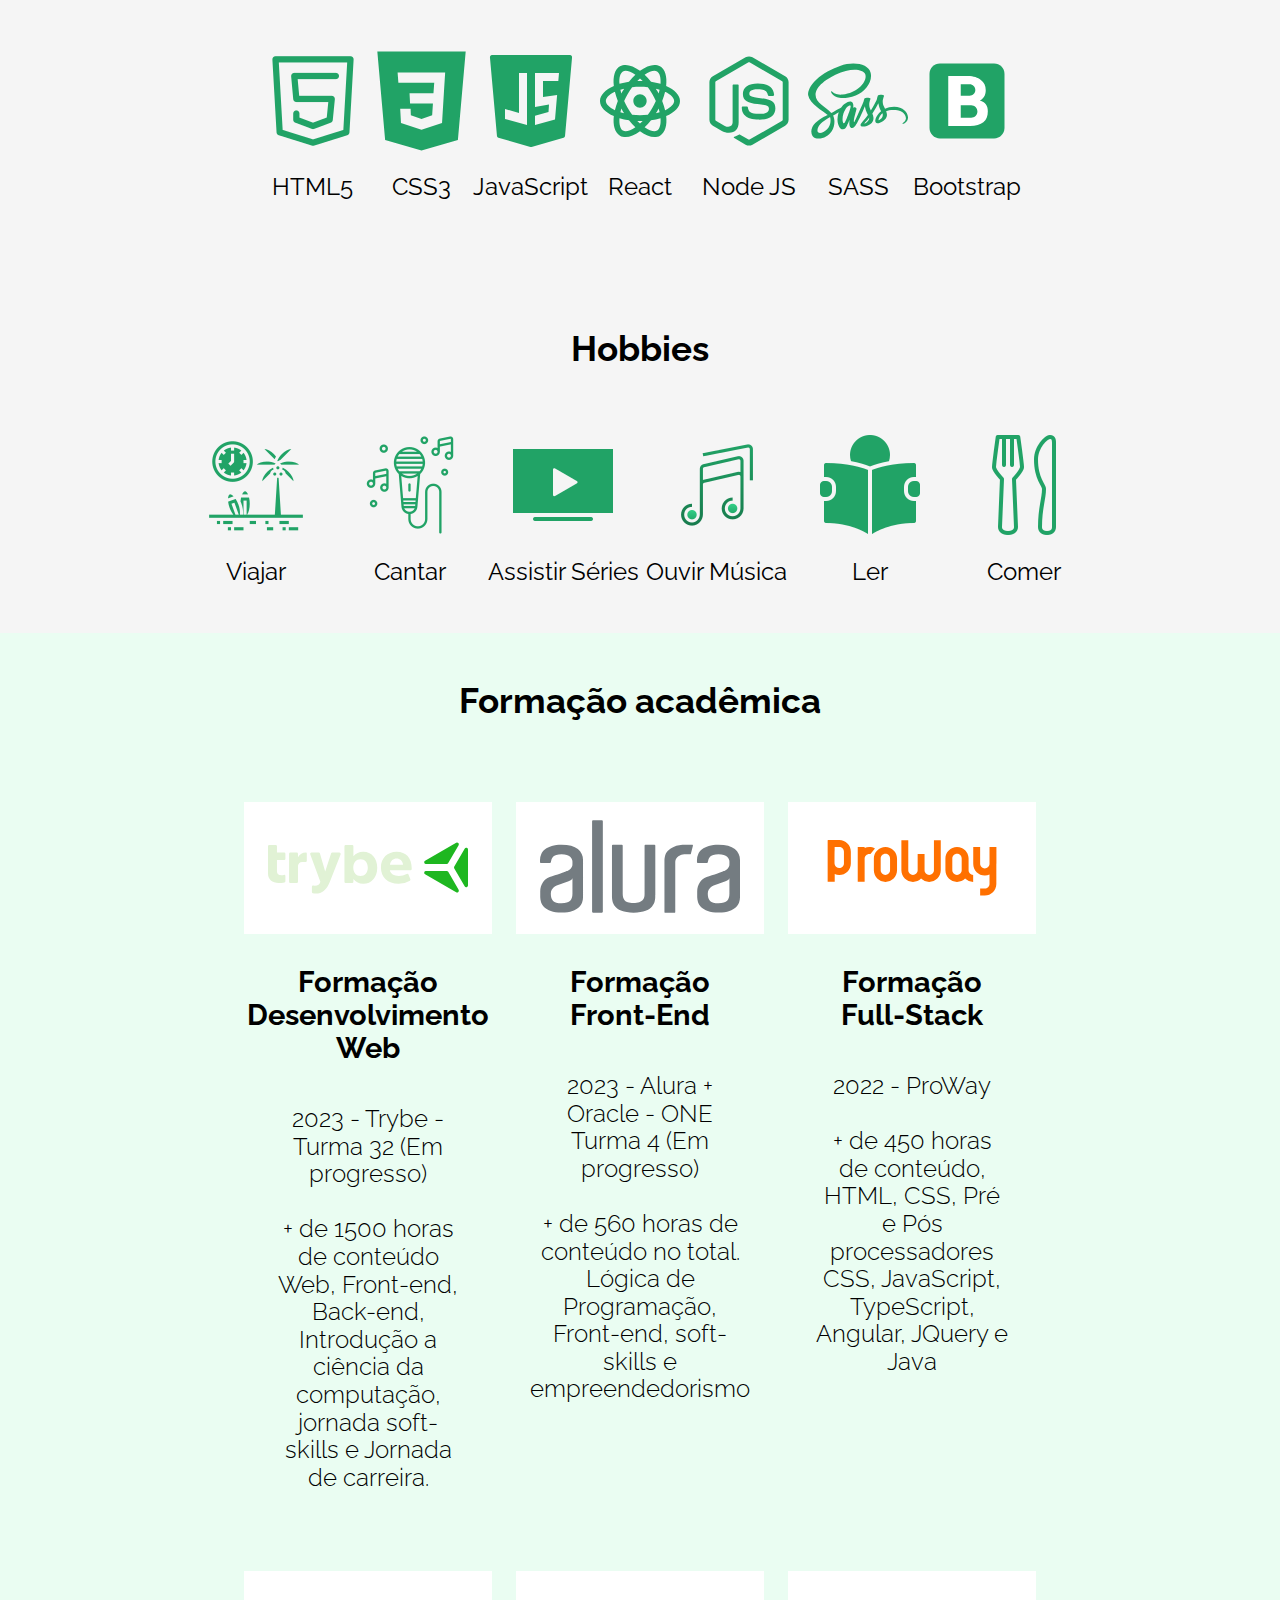
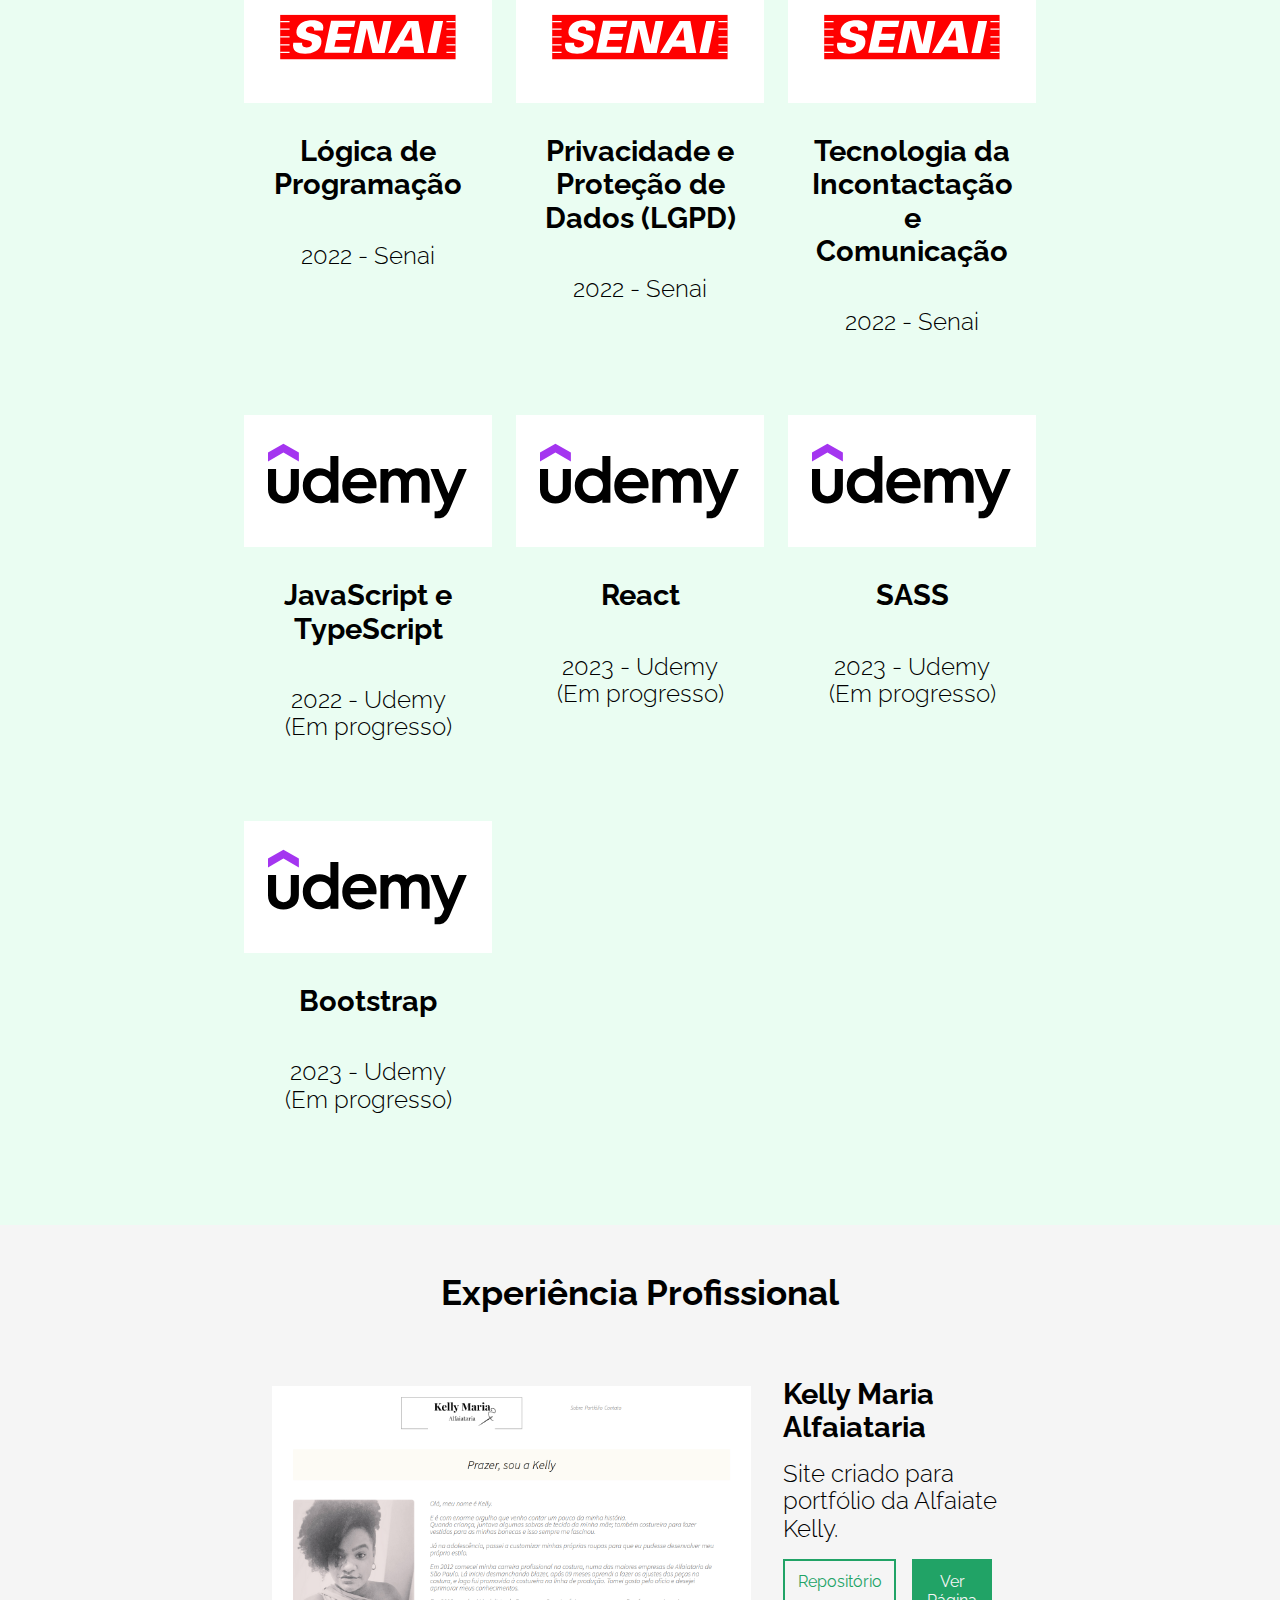
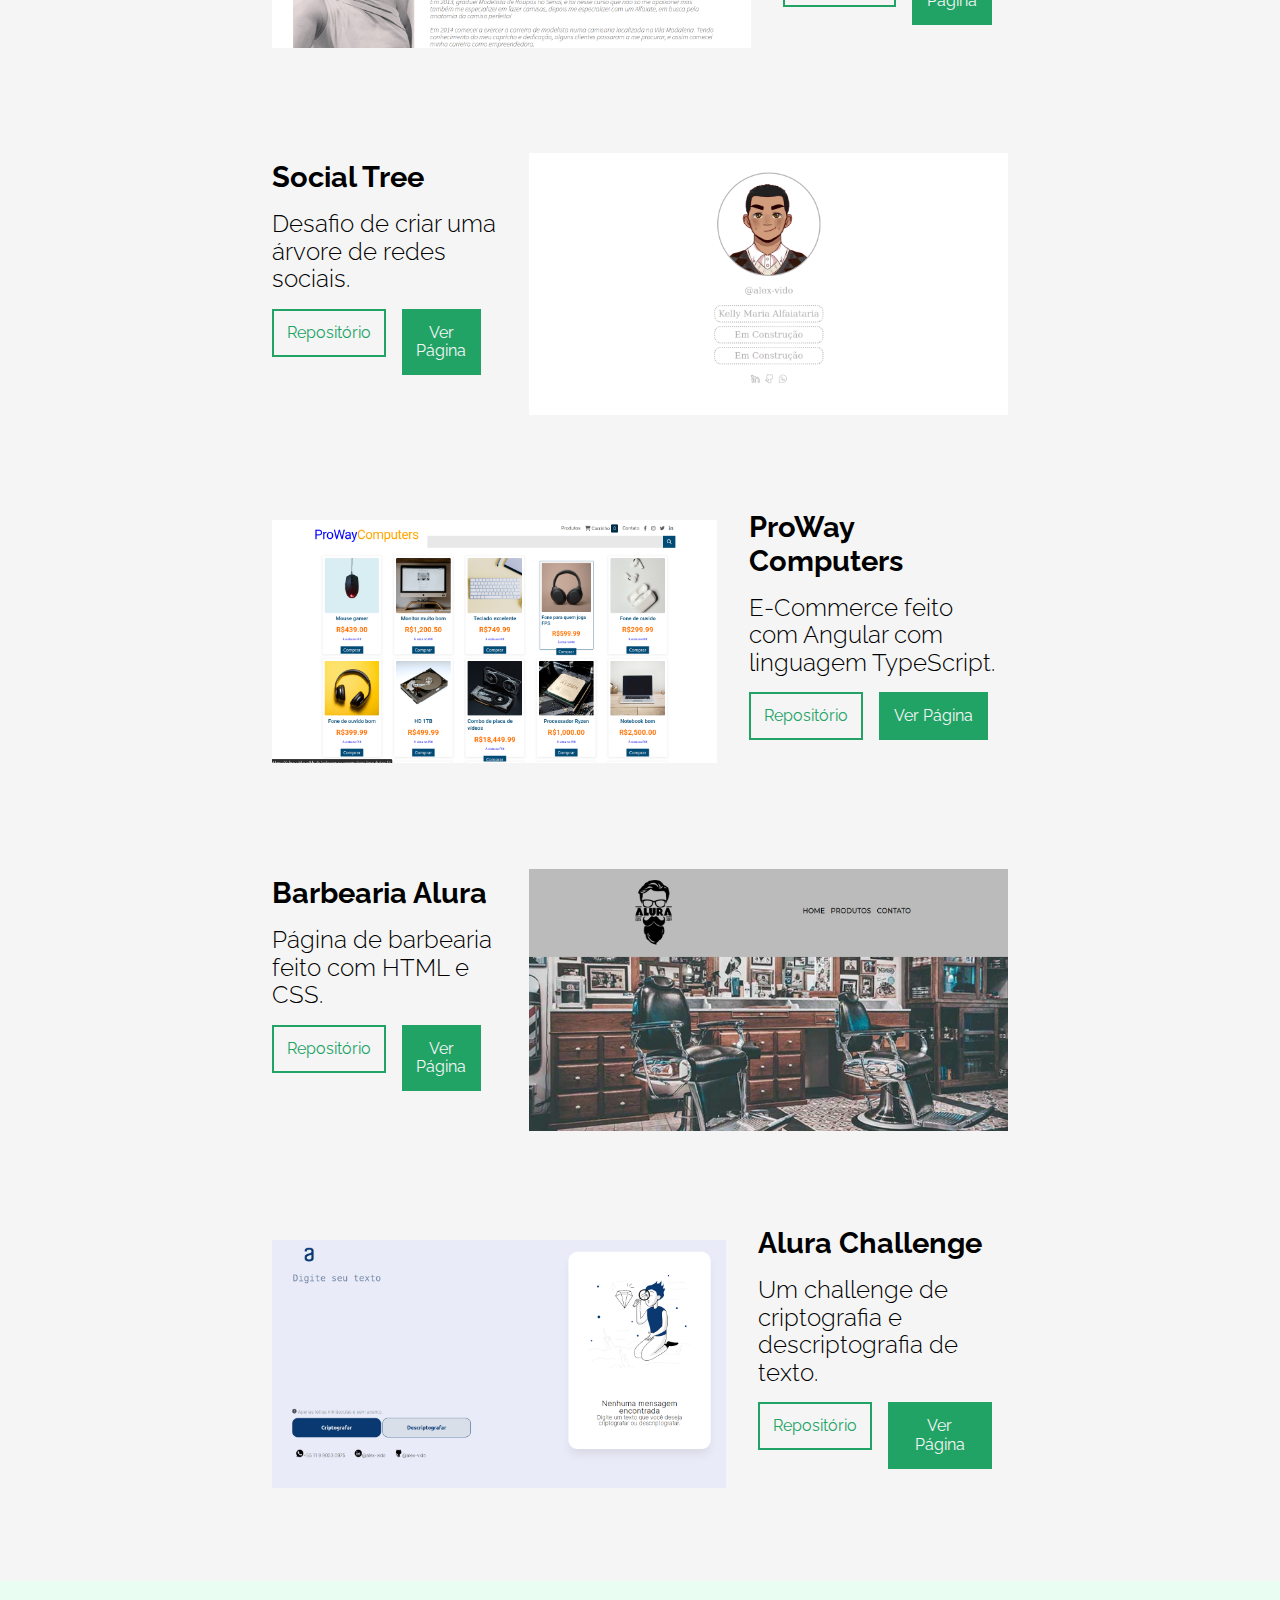
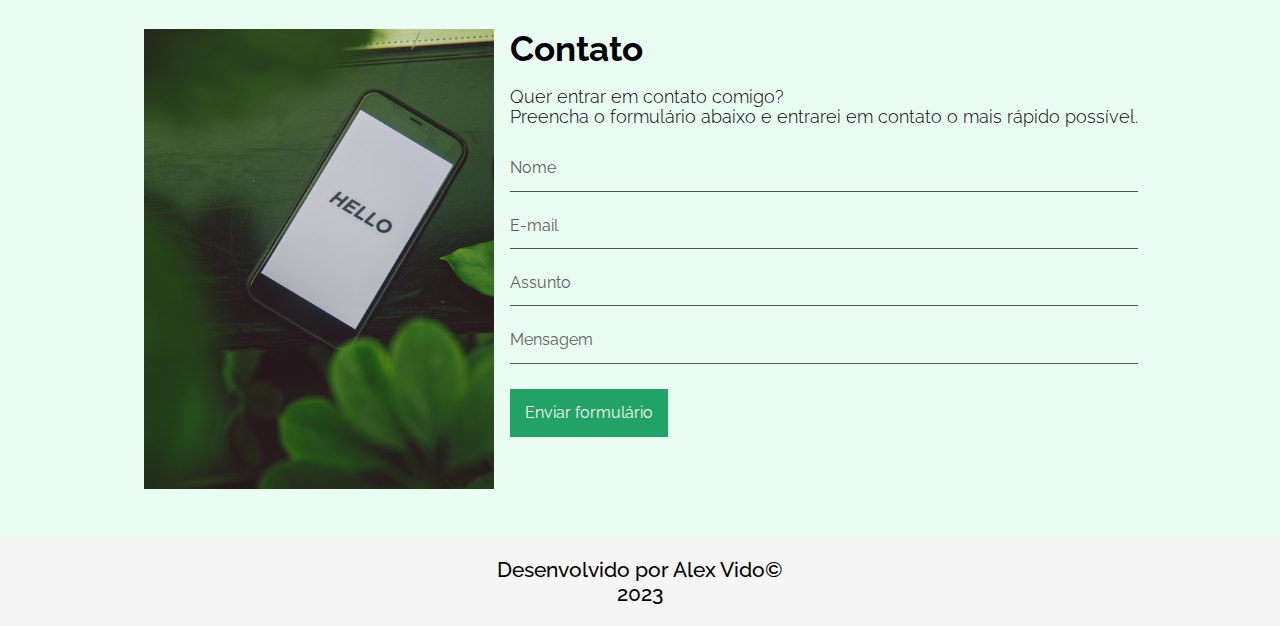
==== commit 43c1b935: "Corrected text and link--active" ====
--- a/index.html
+++ b/index.html
@@ -230,7 +230,7 @@
         <div class="container__external">
             <h3 class="title">Contato</h3>
             <p class="contact__description">Quer entrar em contato comigo?<br>
-                Preencha o formulário ao lado e entrarei em contato o mais rápido possível.</p>
+                Preencha o formulário abaixo e entrarei em contato o mais rápido possível.</p>
 
                 <form target="_blank" action="https://formsubmit.co/alex-vido.dev@outlook.com" method="POST">
                 <div class="contact__container">
--- a/assets/css/header.css
+++ b/assets/css/header.css
@@ -33,12 +33,6 @@
     color: #464646;
 }
 
-@media screen and (min-width: 768px) {
-    .header__link--active {
-        font-weight: 700;
-    }
-}
-
 @media screen and (min-width: 1200px) {
     .header__ul {
         display: flex;
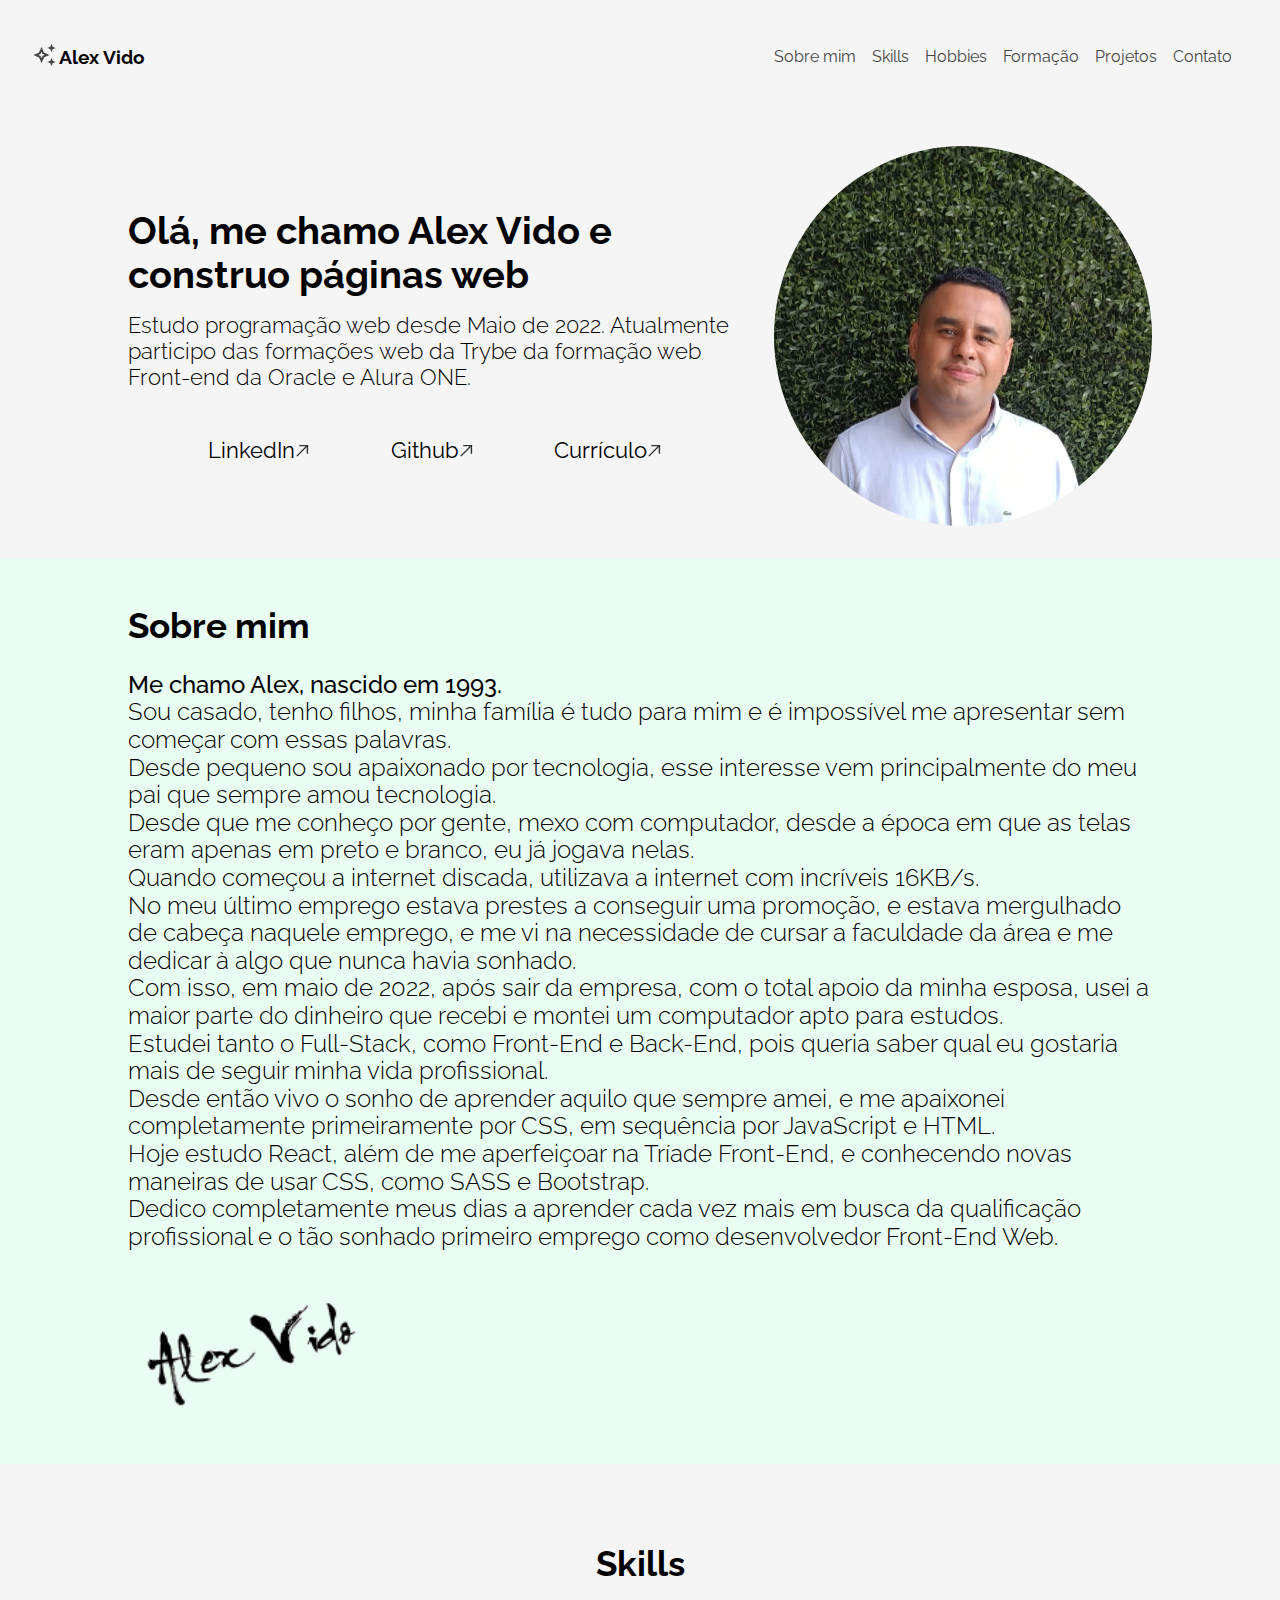
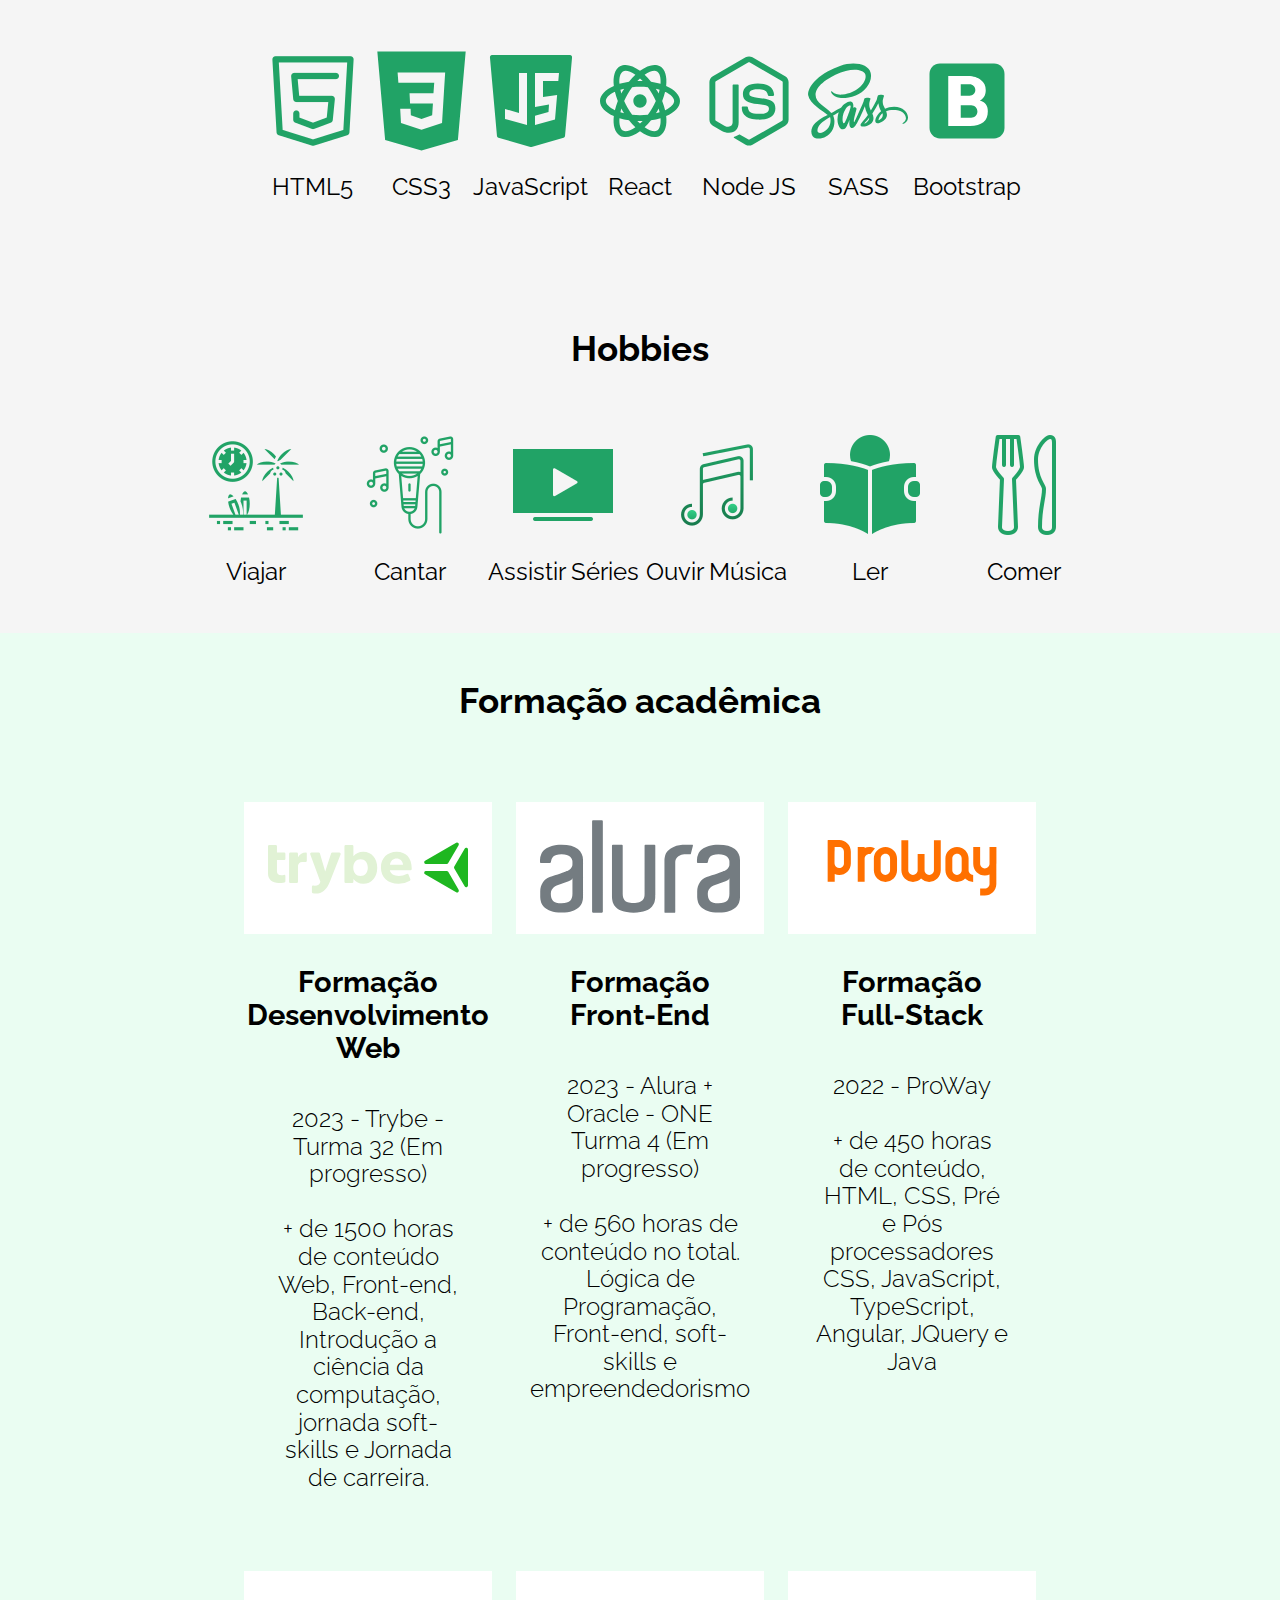
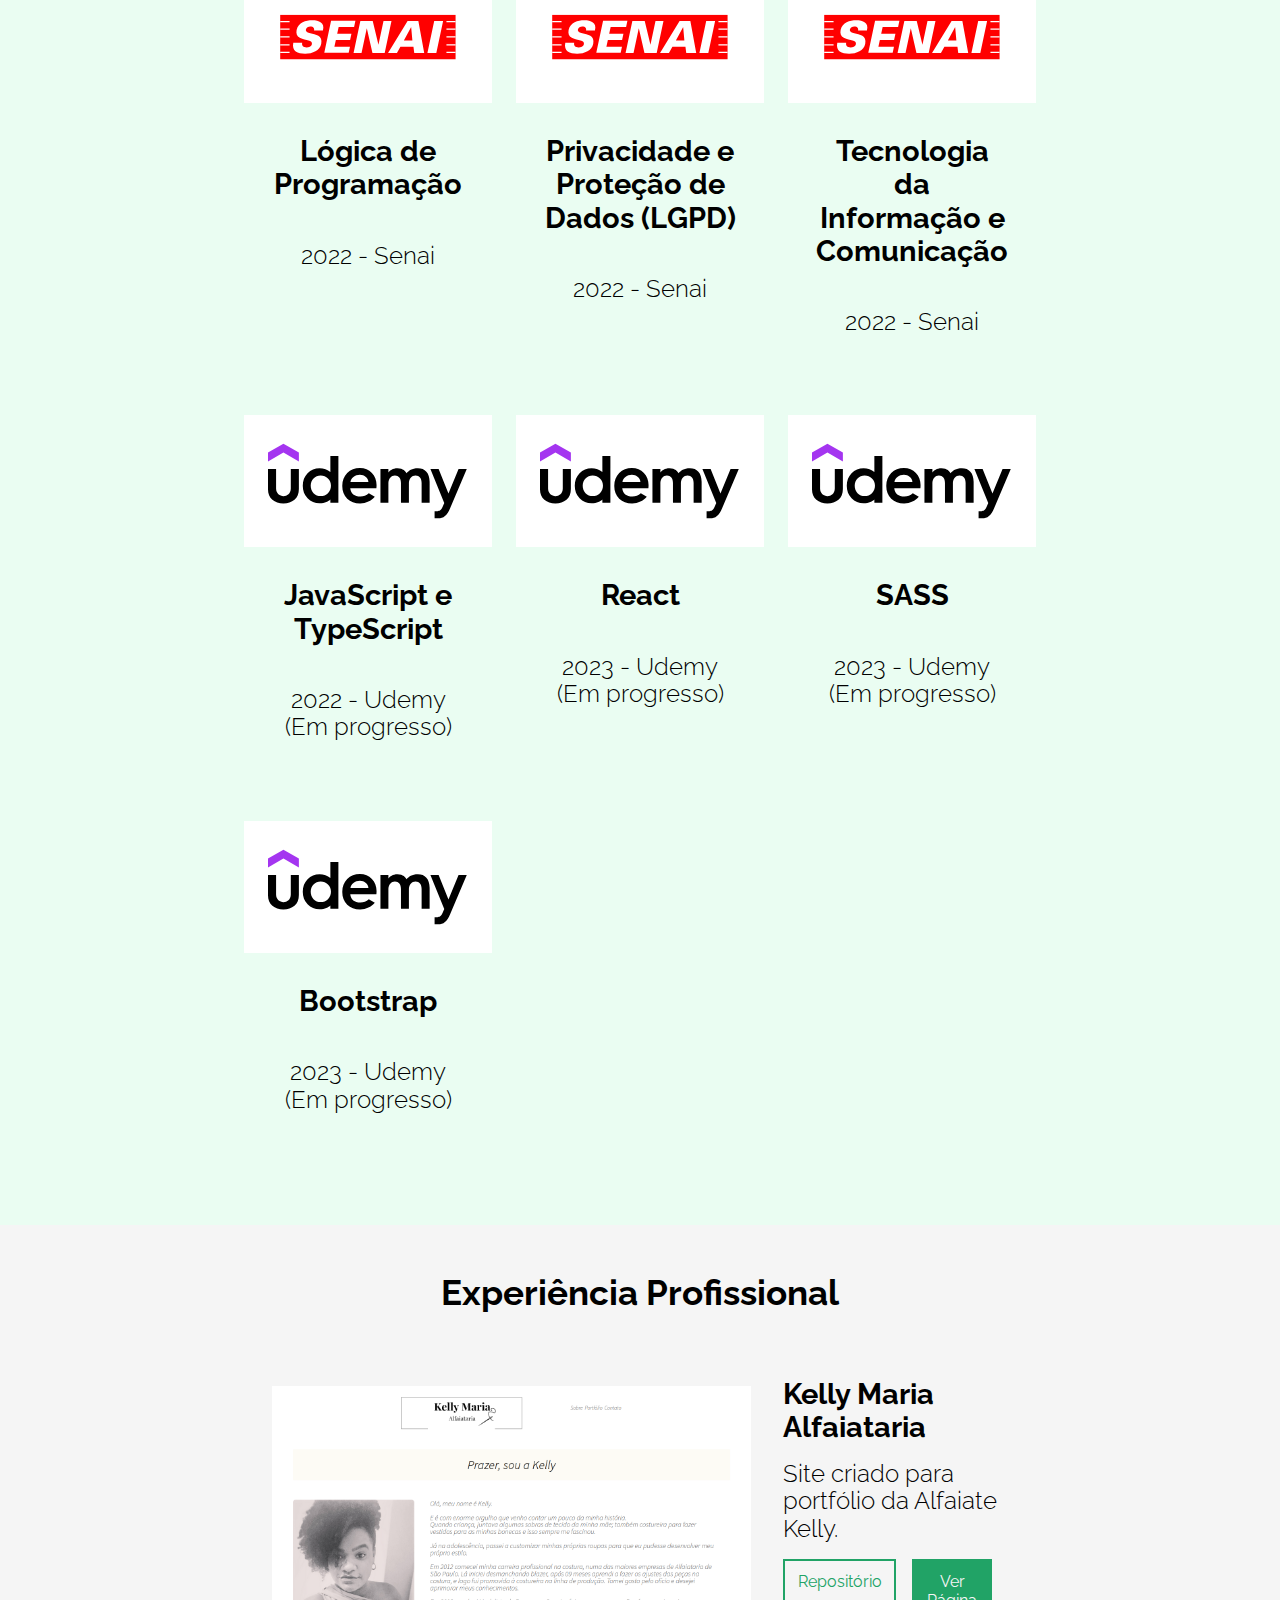
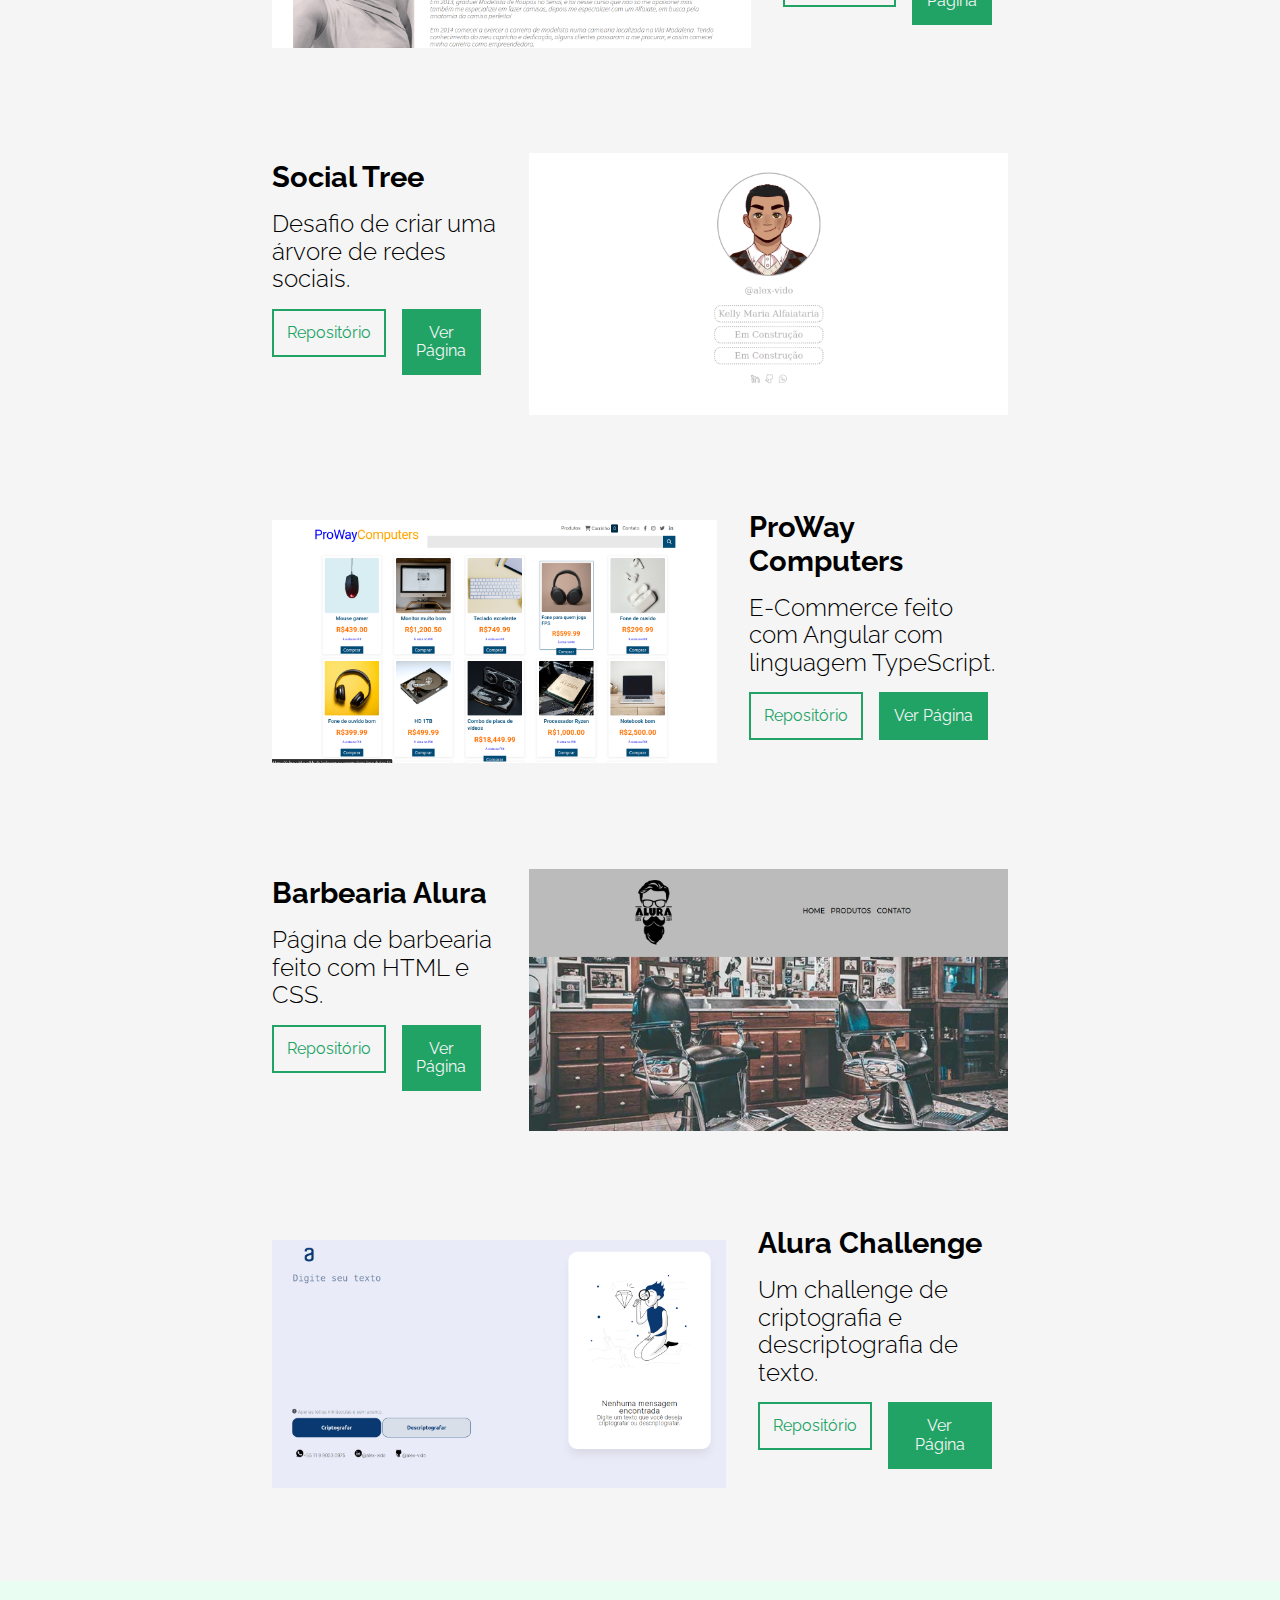
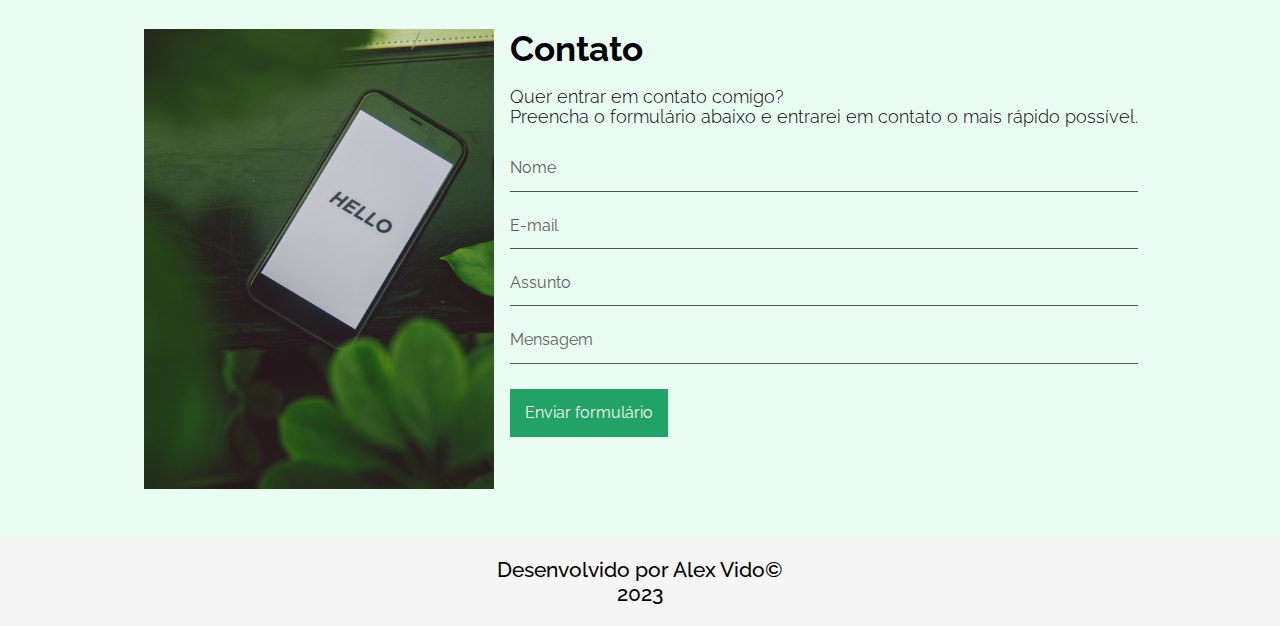
==== commit 25c5cafb: "Corrected the name of Senai Course" ====
--- a/index.html
+++ b/index.html
@@ -59,8 +59,8 @@
             <nav class="main__nav">
                 <ul class="main__ul">
                     <li class="main__item"><a href="https://www.linkedin.com/in/alex-vido/" class="main__link" target="_blank" rel="noreferrer noopener">LinkedIn</a></li>
-                    <li class="main__item"><a  href="https://github.com/alex-vido/" class="main__link" target="_blank" rel="noreferrer noopener">Github</a></li>
-                    <li class="main__item"><a  href="https://drive.google.com/file/d/1ImylP2IdtMFeLlRan6ZRa4jPd0X-j1eK/view" class="main__link" target="_blank" rel="noreferrer noopener">Currículo</a></li>
+                    <li class="main__item"><a href="https://github.com/alex-vido/" class="main__link" target="_blank" rel="noreferrer noopener">Github</a></li>
+                    <li class="main__item"><a href="https://drive.google.com/file/d/1ImylP2IdtMFeLlRan6ZRa4jPd0X-j1eK/view" class="main__link" target="_blank" rel="noreferrer noopener">Currículo</a></li>
                 </ul>
             </nav>
         </div>
@@ -130,7 +130,7 @@
 
             <div class="education__container">
                 <div class="education__img education__img--senai"></div>
-                <h4 class="subtitle">Tecnologia da Incontactação e Comunicação</h4>
+                <h4 class="subtitle">Tecnologia da Informação e Comunicação</h4>
                 <p class="description">2022 - Senai</p>
             </div>
 
@@ -232,7 +232,8 @@
             <p class="contact__description">Quer entrar em contato comigo?<br>
                 Preencha o formulário abaixo e entrarei em contato o mais rápido possível.</p>
 
-                <form target="_blank" action="https://formsubmit.co/alex-vido.dev@outlook.com" method="POST">
+                <form target="_blank" action="https://formsubmit.co/11c8702ee09bb86b0ffcded4f629c0eb" method="POST">
+                    
                 <div class="contact__container">
                     <input class="contact__input" type="text" name="name" id="name" placeholder="nome" required>
                     <label class="contact__label" for="name">Nome</label>
@@ -250,7 +251,7 @@
                     <label class="contact__label" for="message">Mensagem</label>
                 </div>
                 <button type="submit" class="button button--green">Enviar formulário</button>
-                <input type="hidden" name="_next" value="https://alex-vido.github.io/portfolio/thanks.html" rel="noreferrer noopener">
+                <input type="hidden" name="_next" value="https://alexvido.com.br/thanks.html" rel="noreferrer noopener">
                 <input type="hidden" name="_subject" value="New submission!">
             </form>
     </div>
